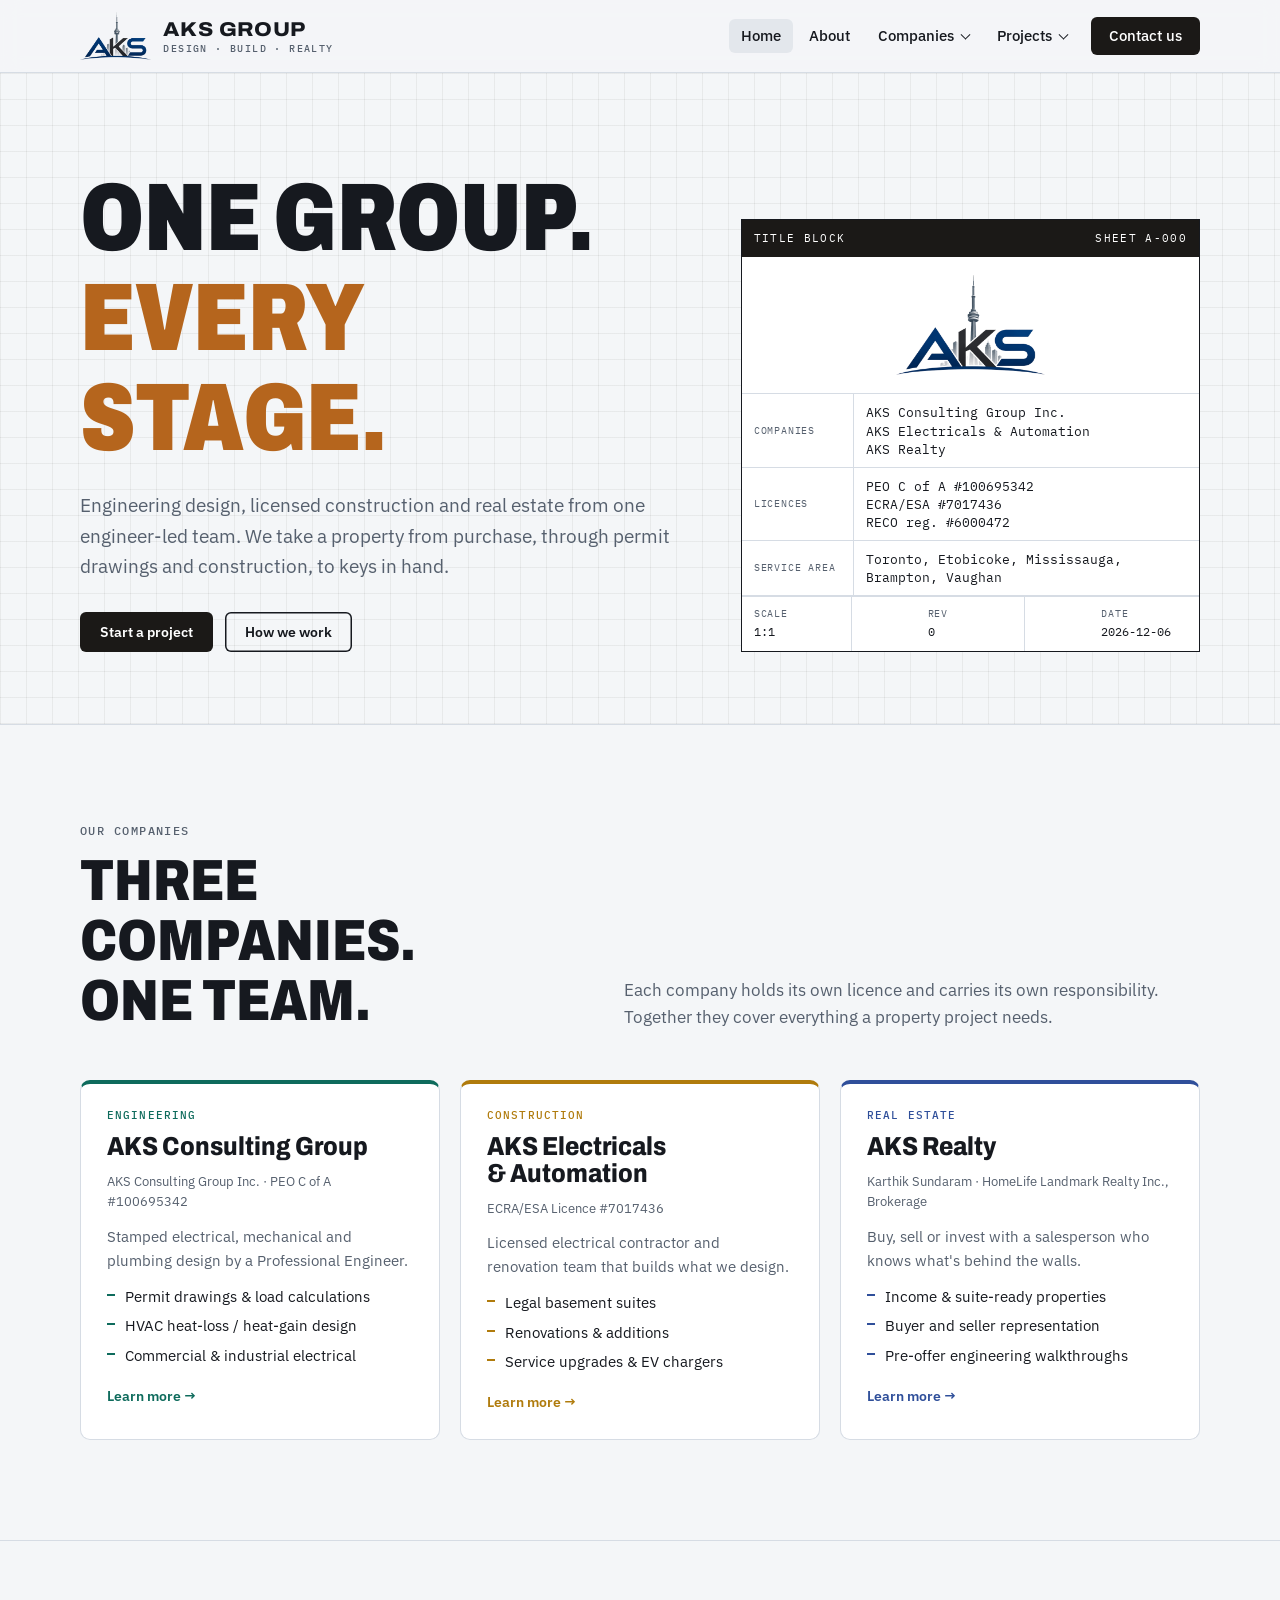
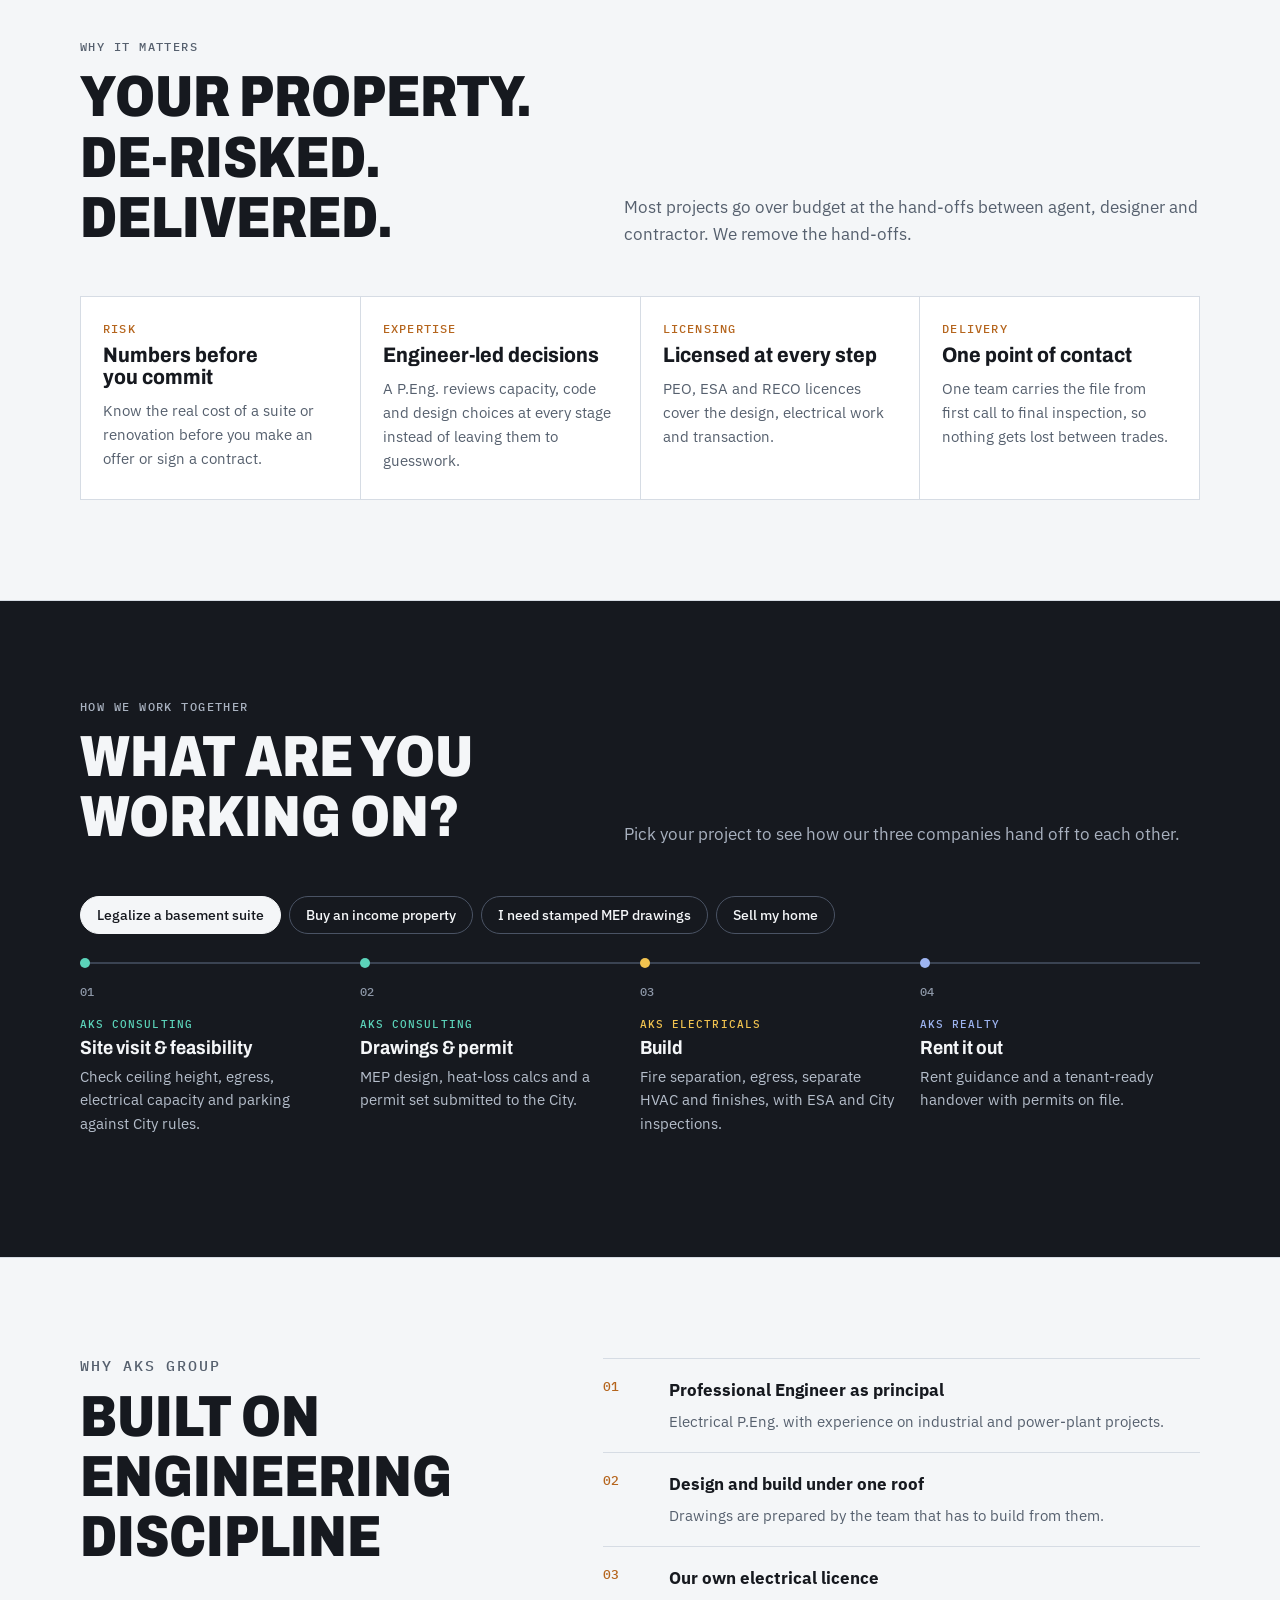
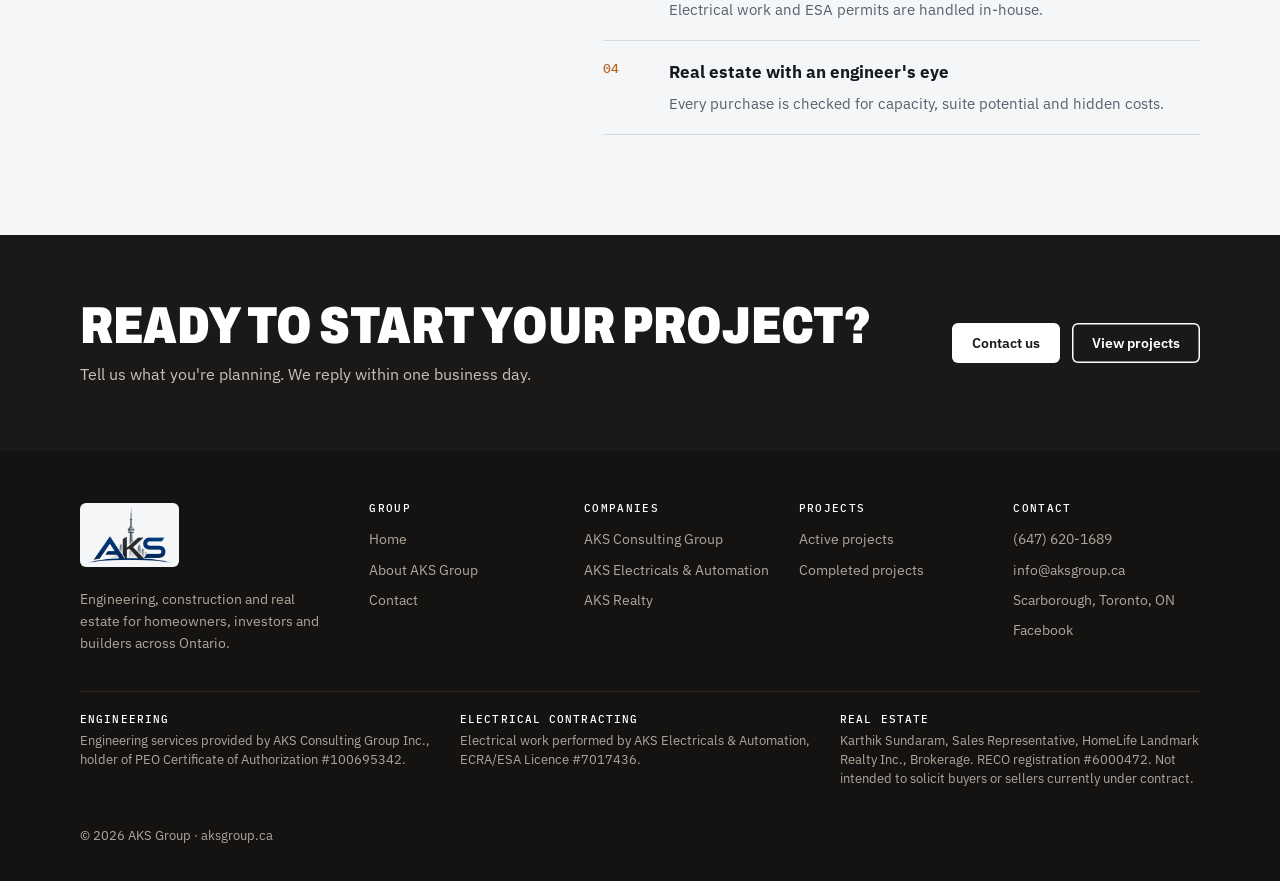
==== index.html @ 0932a62a "Add files via upload" ====
<!doctype html>
<html lang="en-CA">
<head>
<meta charset="utf-8">
<meta name="viewport" content="width=device-width, initial-scale=1, viewport-fit=cover">
<title>AKS Group | Engineering, Construction & Real Estate in Toronto</title>
<meta name="description" content="AKS Group, Toronto: P.Eng. MEP engineering design, licensed electrical contracting, legal basement suites and renovations, and real estate services in Etobicoke and the GTA.">
<link rel="canonical" href="https://www.aksgroup.ca/">
<meta property="og:title" content="AKS Group | Engineering, Construction & Real Estate in Toronto">
<meta property="og:description" content="AKS Group, Toronto: P.Eng. MEP engineering design, licensed electrical contracting, legal basement suites and renovations, and real estate services in Etobicoke and the GTA.">
<meta property="og:url" content="https://www.aksgroup.ca/">
<meta property="og:image" content="https://www.aksgroup.ca/logo.png">
<link rel="icon" type="image/png" href="icon.png">
<link rel="apple-touch-icon" href="icon.png">
<link rel="preconnect" href="https://fonts.googleapis.com">
<link rel="preconnect" href="https://fonts.gstatic.com" crossorigin>
<link rel="stylesheet" href="https://fonts.googleapis.com/css2?family=Archivo:wdth,wght@62..125,400..900&family=IBM+Plex+Sans:wght@400;500;600&family=IBM+Plex+Mono:wght@400;500&display=swap">
<link rel="stylesheet" href="styles.css">
</head>
<body>
<header class="top" id="hdr">
  <div class="wrap">
    <a class="brand" href="index.html" aria-label="AKS Group home">
      <span class="logo"><img src="logo.png" alt="AKS Group logo" width="72" height="48"></span>
      <div><b>AKS GROUP</b><small>DESIGN · BUILD · REALTY</small></div>
    </a>
    <button class="menu-btn" type="button" aria-expanded="false" aria-controls="nav">Menu</button>
    <nav class="main" id="nav" aria-label="Main">
      <a href="index.html" aria-current="page">Home</a>
      <a href="about.html">About</a>
      <div class="dd"><button type="button">Companies</button>
        <div class="panel">
          <a href="engineering.html"><b>AKS Consulting Group Inc.</b><span>MEP engineering design</span></a>
          <a href="electrical.html"><b>AKS Electricals &amp; Automation</b><span>Electrical contracting &amp; construction</span></a>
          <a href="realty.html"><b>AKS Realty</b><span>Buying, selling &amp; investing</span></a>
        </div>
      </div>
      <div class="dd"><button type="button">Projects</button>
        <div class="panel">
          <a href="projects.html#active"><b>Active projects</b><span>Currently in design or construction</span></a>
          <a href="projects.html#completed"><b>Completed projects</b><span>Delivered and closed out</span></a>
        </div>
      </div>
      <a class="btn" href="contact.html">Contact us</a>
    </nav>
  </div>
</header>
<main>
<section class="hero"><div class="wrap">
  <div>
    <h1>One group.<br><em>Every stage.</em></h1>
    <p class="lede">Engineering design, licensed construction and real estate from one engineer-led team. We take a property from purchase, through permit drawings and construction, to keys in hand.</p>
    <div class="ctas"><a class="btn" href="contact.html">Start a project</a><a class="btn line" href="#how">How we work</a></div>
  </div>
  <div class="titleblock" aria-label="Group credentials">
    <div class="tbhead"><span>Title block</span><span>Sheet A-000</span></div>
    <div class="tb-logo"><img src="logo.png" alt="AKS Group" width="180" height="121"></div>
    <div class="row"><div class="k">Companies</div><div class="v">AKS Consulting Group Inc.<br>AKS Electricals &amp; Automation<br>AKS Realty</div></div>
    <div class="row"><div class="k">Licences</div><div class="v">PEO C of A #100695342<br>ECRA/ESA #7017436<br>RECO reg. #6000472</div></div>
    <div class="row"><div class="k">Service area</div><div class="v">Toronto, Etobicoke, Mississauga, Brampton, Vaughan</div></div>
    <div class="split"><div><small>Scale</small>1:1</div><div><small>Rev</small>0</div><div><small>Date</small><span id="tb-date"></span></div></div>
  </div>
</div></section>

<section class="sec"><div class="wrap">
  <div class="sec-head"><div><span class="eyebrow">Our companies</span><h2>Three companies. One team.</h2></div>
  <p>Each company holds its own licence and carries its own responsibility. Together they cover everything a property project needs.</p></div>
  <div class="cos">
    <article class="co-card c-eng"><span class="tag">Engineering</span><h3>AKS Consulting Group</h3><span class="legal">AKS Consulting Group Inc. · PEO C of A #100695342</span>
      <p>Stamped electrical, mechanical and plumbing design by a Professional Engineer.</p>
      <ul><li>Permit drawings &amp; load calculations</li><li>HVAC heat-loss / heat-gain design</li><li>Commercial &amp; industrial electrical</li></ul>
      <a class="more" href="engineering.html">Learn more →</a></article>
    <article class="co-card c-elec"><span class="tag">Construction</span><h3>AKS Electricals &amp; Automation</h3><span class="legal">ECRA/ESA Licence #7017436</span>
      <p>Licensed electrical contractor and renovation team that builds what we design.</p>
      <ul><li>Legal basement suites</li><li>Renovations &amp; additions</li><li>Service upgrades &amp; EV chargers</li></ul>
      <a class="more" href="electrical.html">Learn more →</a></article>
    <article class="co-card c-realty"><span class="tag">Real estate</span><h3>AKS Realty</h3><span class="legal">Karthik Sundaram · HomeLife Landmark Realty Inc., Brokerage</span>
      <p>Buy, sell or invest with a salesperson who knows what's behind the walls.</p>
      <ul><li>Income &amp; suite-ready properties</li><li>Buyer and seller representation</li><li>Pre-offer engineering walkthroughs</li></ul>
      <a class="more" href="realty.html">Learn more →</a></article>
  </div>
</div></section>

<section class="sec"><div class="wrap">
  <div class="sec-head"><div><span class="eyebrow">Why it matters</span><h2>Your property. De-risked. Delivered.</h2></div>
  <p>Most projects go over budget at the hand-offs between agent, designer and contractor. We remove the hand-offs.</p></div>
  <div class="pillars">
    <div><i>RISK</i><h3>Numbers before you commit</h3><p>Know the real cost of a suite or renovation before you make an offer or sign a contract.</p></div>
    <div><i>EXPERTISE</i><h3>Engineer-led decisions</h3><p>A P.Eng. reviews capacity, code and design choices at every stage instead of leaving them to guesswork.</p></div>
    <div><i>LICENSING</i><h3>Licensed at every step</h3><p>PEO, ESA and RECO licences cover the design, electrical work and transaction.</p></div>
    <div><i>DELIVERY</i><h3>One point of contact</h3><p>One team carries the file from first call to final inspection, so nothing gets lost between trades.</p></div>
  </div>
</div></section>

<section class="sec dark" id="how"><div class="wrap">
  <div class="sec-head"><div><span class="eyebrow">How we work together</span><h2>What are you working on?</h2></div>
  <p>Pick your project to see how our three companies hand off to each other.</p></div>
  <div class="tabs" role="tablist" aria-label="Project type">
    <button role="tab" id="t-suite" aria-selected="true" data-k="suite">Legalize a basement suite</button>
    <button role="tab" id="t-invest" aria-selected="false" data-k="invest">Buy an income property</button>
    <button role="tab" id="t-mep" aria-selected="false" data-k="mep">I need stamped MEP drawings</button>
    <button role="tab" id="t-sell" aria-selected="false" data-k="sell">Sell my home</button>
  </div>
  <ol class="steps" id="steps" role="tabpanel" aria-live="polite"></ol>
</div></section>

<section class="sec"><div class="wrap why">
  <div><span class="eyebrow">Why AKS Group</span><h2>Built on engineering discipline</h2></div>
  <ol>
    <li><b>Professional Engineer as principal</b><span>Electrical P.Eng. with experience on industrial and power-plant projects.</span></li>
    <li><b>Design and build under one roof</b><span>Drawings are prepared by the team that has to build from them.</span></li>
    <li><b>Our own electrical licence</b><span>Electrical work and ESA permits are handled in-house.</span></li>
    <li><b>Real estate with an engineer's eye</b><span>Every purchase is checked for capacity, suite potential and hidden costs.</span></li>
  </ol>
</div></section>
<section class="cta"><div class="wrap">
  <div><h2>Ready to start your project?</h2><p>Tell us what you're planning. We reply within one business day.</p></div>
  <div class="row"><a class="btn light" href="contact.html">Contact us</a><a class="btn line" href="projects.html">View projects</a></div>
</div></section></main>
<footer><div class="wrap">
  <div class="cols">
    <div class="fl"><img src="logo.png" alt="AKS Group" width="96" height="64"><p>Engineering, construction and real estate for homeowners, investors and builders across Ontario.</p></div>
    <div><h4>Group</h4><ul><li><a href="index.html">Home</a></li><li><a href="about.html">About AKS Group</a></li><li><a href="contact.html">Contact</a></li></ul></div>
    <div><h4>Companies</h4><ul><li><a href="engineering.html">AKS Consulting Group</a></li><li><a href="electrical.html">AKS Electricals &amp; Automation</a></li><li><a href="realty.html">AKS Realty</a></li></ul></div>
    <div><h4>Projects</h4><ul><li><a href="projects.html#active">Active projects</a></li><li><a href="projects.html#completed">Completed projects</a></li></ul></div>
    <div><h4>Contact</h4><ul><li>(647) 620-1689</li><li>info@aksgroup.ca</li><li>Scarborough, Toronto, ON</li><li><a href="https://www.facebook.com/Keenkarthik.Sundaram" target="_blank" rel="noopener">Facebook</a></li></ul></div>
  </div>
  <div class="legal">
    <div><b>Engineering</b>Engineering services provided by AKS Consulting Group Inc., holder of PEO Certificate of Authorization #100695342.</div>
    <div><b>Electrical contracting</b>Electrical work performed by AKS Electricals &amp; Automation, ECRA/ESA Licence #7017436.</div>
    <div><b>Real estate</b>Karthik Sundaram, Sales Representative, HomeLife Landmark Realty Inc., Brokerage. RECO registration #6000472. Not intended to solicit buyers or sellers currently under contract.</div>
  </div>
  <div class="base"><span>© <span class="js-year">2026</span> AKS Group · aksgroup.ca</span></div>
</div></footer>
<script>
const PATHS={
 suite:[["e","AKS Consulting","Site visit & feasibility","Check ceiling height, egress, electrical capacity and parking against City rules."],["e","AKS Consulting","Drawings & permit","MEP design, heat-loss calcs and a permit set submitted to the City."],["b","AKS Electricals","Build","Fire separation, egress, separate HVAC and finishes, with ESA and City inspections."],["r","AKS Realty","Rent it out","Rent guidance and a tenant-ready handover with permits on file."]],
 invest:[["r","AKS Realty","Find the property","Shortlist homes with realistic second-unit potential in your budget."],["e","AKS Consulting","Pre-offer check","Walkthrough of service size, HVAC and layout, with a cost-to-legalize range."],["r","AKS Realty","Offer & close","Negotiate with the renovation numbers already in hand."],["b","AKS Electricals","Legalize & lease","Permit, build and inspect the suite, then lease it."]],
 mep:[["e","AKS Consulting","Scope & fee","Send your architectural set. You get a fixed fee and a schedule."],["e","AKS Consulting","Design & calcs","Electrical, mechanical and plumbing design coordinated with your drawings."],["e","AKS Consulting","Sealed drawings","Stamped drawings and calculations ready for permit submission."],["b","AKS Electricals","Build it (optional)","Our own crew can carry out the electrical scope."]],
 sell:[["r","AKS Realty","Pricing","Comparative market analysis and a clear pricing plan."],["b","AKS Electricals","Pre-listing fixes","Our crew handles repairs and updates that pay back on sale."],["e","AKS Consulting","Document the value","Permits, suite approvals and upgrade records packaged for buyers."],["r","AKS Realty","List & negotiate","Marketing, showings and offer negotiation."]]
};
/* Replace these example entries with real projects and photos. */
const PROJECTS=[
 {s:"active",co:"Construction",t:"Legal basement suite",loc:"Etobicoke",d:"Two-bedroom second unit: permit drawings, fire separation, separate HVAC and ESA inspections."},
 {s:"active",co:"Engineering",t:"Service upgrade & EV charging",loc:"Mississauga",d:"Load calculation, 200 A service upgrade design and load-managed EV charger."},
 {s:"completed",co:"Engineering",t:"Commercial fit-out MEP",loc:"Toronto",d:"Electrical, HVAC and plumbing drawings for a tenant fit-out permit."},
 {s:"completed",co:"Real estate",t:"Income property purchase",loc:"Brampton",d:"Purchase screened for suite potential, then legalized by our construction team."},
 {s:"completed",co:"Construction",t:"Main-floor renovation",loc:"Etobicoke",d:"Kitchen, lighting and panel upgrade, designed and built by one team."},
 {s:"active",co:"Real estate",t:"Detached home listing",loc:"Vaughan",d:"Pre-listing repairs and suite documentation packaged for buyers."}
];
function card(p){return `<article class="pcard" data-s="${p.s}"><div class="ph">EXAMPLE ENTRY<br>Add project photo</div><div class="body"><div class="meta"><span class="chip ${p.s==='active'?'st-active':'st-done'}">${p.s==='active'?'Active':'Completed'}</span><span class="chip">${p.co}</span><span class="chip">${p.loc}</span></div><h3>${p.t}</h3><p>${p.d}</p></div></article>`}
function renderProjects(root){
 root.querySelectorAll('.proj[data-limit]').forEach(el=>{el.innerHTML=PROJECTS.slice(0,+el.dataset.limit).map(card).join('')});
 const all=root.querySelector('#proj-all'); if(all) all.innerHTML=PROJECTS.map(card).join('');
}
function filterProjects(f){
 document.querySelectorAll('.filters button').forEach(b=>b.setAttribute('aria-pressed',b.dataset.f===f));
 document.querySelectorAll('#proj-all .pcard').forEach(c=>c.hidden=!(f==='all'||c.dataset.s===f));
}
(function(){
 const d=new Date(), pad=n=>String(n).padStart(2,'0');
 const iso=`${d.getFullYear()}-${pad(d.getMonth()+1)}-${pad(d.getDate())}`;
 document.querySelectorAll('#tb-date').forEach(el=>el.textContent=iso);
 document.querySelectorAll('.js-year').forEach(el=>el.textContent=d.getFullYear());
})();
document.addEventListener('click',e=>{
 const t=e.target.closest('.tabs button'); if(t) showPath(t.dataset.k);
 const f=e.target.closest('.filters button'); if(f) filterProjects(f.dataset.f);
 const m=e.target.closest('.menu-btn'); if(m){const h=document.getElementById('hdr');const o=h.classList.toggle('open');m.setAttribute('aria-expanded',o)}
 else if(e.target.closest('nav.main a')){document.getElementById('hdr').classList.remove('open')}
});
function showPath(k){
 const steps=document.getElementById('steps'); if(!steps) return;
 document.querySelectorAll('.tabs button').forEach(t=>t.setAttribute('aria-selected',t.dataset.k===k));
 steps.setAttribute('aria-labelledby','t-'+k);
 steps.innerHTML=PATHS[k].map(([c,w,h,p])=>`<li class="${c}"><span class="who">${w}</span><h4>${h}</h4><p>${p}</p></li>`).join('');
}

renderProjects(document); showPath('suite');
if(document.getElementById('proj-all')){const h=location.hash.slice(1);filterProjects(h==='active'||h==='completed'?h:'all');window.addEventListener('hashchange',()=>{const x=location.hash.slice(1);filterProjects(x==='active'||x==='completed'?x:'all')})}
</script>
</body>
</html>
---- styles.css ----
:root{
  --paper:#F4F6F8; --surface:#FFFFFF; --ink:#16191F; --muted:#56606E; --line:#D6DCE4;
  --navy:#B5651D; --navy-deep:#1B1917; --steel:#6B7686;
  --eng:#0E6B5C; --elec:#B07B0C; --realty:#2F4F9A;
  --fill:#FFF1B8; --fill-ink:#6B5200; --on-navy:#FFFFFF;
  --grid:rgba(27,25,23,.06);
  --display:"Archivo","Arial Narrow",Arial,sans-serif;
  --body:"IBM Plex Sans",system-ui,-apple-system,"Segoe UI",sans-serif;
  --mono:"IBM Plex Mono",ui-monospace,Menlo,Consolas,monospace;
  --wrap:1200px; --logo-bg:transparent; --logo-pad:0;
}
@media (prefers-color-scheme:dark){:root:not([data-theme="light"]){color-scheme:dark;
  --paper:#0D1117; --surface:#151B24; --ink:#E6EAF0; --muted:#9AA5B4; --line:#273142;
  --navy:#E0954B; --navy-deep:#0B0A09; --steel:#9AA5B4; --eng:#46C4AA; --elec:#E6B43E; --realty:#8FA8EC;
  --fill:#4A3D0B; --fill-ink:#FFE38A; --logo-bg:#F4F6F8; --logo-pad:3px 6px; --grid:rgba(230,236,235,.05);}}
:root[data-theme="dark"]{color-scheme:dark;
  --paper:#0D1117; --surface:#151B24; --ink:#E6EAF0; --muted:#9AA5B4; --line:#273142;
  --navy:#E0954B; --navy-deep:#0B0A09; --steel:#9AA5B4; --eng:#46C4AA; --elec:#E6B43E; --realty:#8FA8EC;
  --fill:#4A3D0B; --fill-ink:#FFE38A; --logo-bg:#F4F6F8; --logo-pad:3px 6px; --grid:rgba(230,236,235,.05);}
*{box-sizing:border-box}
html{scroll-behavior:smooth}
@media (prefers-reduced-motion:reduce){html{scroll-behavior:auto}*{transition:none!important}}
body{margin:0;background:var(--paper);color:var(--ink);font:16px/1.6 var(--body);-webkit-font-smoothing:antialiased}
img{max-width:100%}
a{color:inherit}
:focus-visible{outline:2px solid var(--navy);outline-offset:3px}
.wrap{max-width:var(--wrap);margin-inline:auto;padding-inline:clamp(16px,4vw,40px)}
h1,h2,h3,h4{font-family:var(--display);line-height:1.04;margin:0;text-wrap:balance}
p{margin:0}
.eyebrow{font:500 12px/1 var(--mono);letter-spacing:.12em;text-transform:uppercase;color:var(--muted);margin-bottom:14px;display:block}
.fill{font-family:var(--mono);font-size:.86em;background:var(--fill);color:var(--fill-ink);padding:0 .35em;border-radius:3px;border-bottom:1px dashed currentColor}
.btn{display:inline-flex;align-items:center;gap:8px;border:0;cursor:pointer;text-decoration:none;font:600 14px/1 var(--body);padding:13px 20px;border-radius:6px;background:var(--navy-deep);color:#fff;transition:background .15s}
.btn:hover{background:var(--navy)}
.btn.light{background:#fff;color:var(--navy-deep)}
.btn.light:hover{background:#F0E2D1}
.btn.line{background:transparent;color:inherit;box-shadow:inset 0 0 0 1.5px currentColor}
.btn.line:hover{background:rgba(127,140,160,.14)}
.more{font-weight:600;font-size:14px;text-decoration:none;color:var(--navy);display:inline-flex;gap:6px;align-items:center}
.more:hover{text-decoration:underline}

/* header */
header.top{position:sticky;top:env(safe-area-inset-top,0px);z-index:20;background:color-mix(in srgb,var(--paper) 90%,transparent);backdrop-filter:blur(10px);border-bottom:1px solid var(--line)}
.top .wrap{display:flex;align-items:center;justify-content:space-between;gap:16px;min-height:72px}
.brand{display:flex;align-items:center;gap:12px;text-decoration:none}
.brand .logo{display:block;background:var(--logo-bg);border-radius:6px;padding:var(--logo-pad)}
.brand .logo img{display:block;height:48px;width:auto}
.brand b{font:800 20px/1 var(--display);font-stretch:110%;letter-spacing:.03em;display:block}
.brand small{display:block;font:500 10px/1 var(--mono);letter-spacing:.14em;color:var(--muted);margin-top:5px}
nav.main{display:flex;align-items:center;gap:4px}
nav.main > a, .dd > button{font:500 14.5px/1 var(--body);color:var(--ink);text-decoration:none;padding:10px 12px;border-radius:6px;background:none;border:0;cursor:pointer}
nav.main > a:hover,.dd > button:hover,nav.main a[aria-current="page"]{background:rgba(127,140,160,.14)}
nav.main > a.btn{background:var(--navy-deep);color:#fff;margin-left:8px;padding:12px 18px}
.dd{position:relative}
.dd > button::after{content:"";display:inline-block;width:6px;height:6px;border-right:1.5px solid currentColor;border-bottom:1.5px solid currentColor;transform:rotate(45deg) translate(-2px,-2px);margin-left:8px}
.dd .panel{position:absolute;top:100%;left:0;min-width:290px;background:var(--surface);border:1px solid var(--line);border-radius:8px;box-shadow:0 14px 34px rgba(10,20,40,.14);padding:8px;display:none}
.dd:hover .panel,.dd:focus-within .panel{display:grid}
.dd .panel a{display:grid;gap:2px;text-decoration:none;padding:10px 12px;border-radius:6px}
.dd .panel a:hover{background:var(--paper)}
.dd .panel b{font-size:14.5px}
.dd .panel span{font-size:12.5px;color:var(--muted)}
.menu-btn{display:none;background:none;border:1.5px solid var(--line);border-radius:6px;padding:9px 12px;font:600 14px/1 var(--body);color:var(--ink);cursor:pointer}
@media (max-width:960px){
  .menu-btn{display:block}
  nav.main{display:none;position:absolute;left:0;right:0;top:100%;background:var(--surface);border-bottom:1px solid var(--line);flex-direction:column;align-items:stretch;padding:8px 16px 18px}
  header.top.open nav.main{display:flex}
  .dd .panel{position:static;display:grid;box-shadow:none;border:0;padding:0 0 0 12px;min-width:0}
  .dd > button{pointer-events:none;color:var(--muted);font-size:12px;text-transform:uppercase;letter-spacing:.1em;padding-top:14px}
  .dd > button::after{display:none}
  nav.main > a.btn{margin:10px 0 0;justify-content:center}
}
@media (max-width:420px){.brand > div{display:none}}

/* hero — blueprint / title-block, not a navy corporate banner */
.hero{background-color:var(--paper);background-image:linear-gradient(var(--grid) 1px,transparent 1px),linear-gradient(90deg,var(--grid) 1px,transparent 1px);background-size:26px 26px;border-bottom:1px solid var(--line)}
.hero .wrap{display:grid;grid-template-columns:1.3fr 1fr;gap:clamp(28px,5vw,64px);align-items:end;padding-block:clamp(48px,8vw,96px) clamp(40px,6vw,72px)}
.hero .eyebrow{color:var(--muted)}
.hero h1{font-size:clamp(44px,7.6vw,96px);font-weight:900;font-stretch:78%;text-transform:uppercase;letter-spacing:-.005em;color:var(--ink)}
.hero h1 em{font-style:normal;color:var(--navy)}
.hero .lede{font-size:clamp(17px,1.6vw,19px);color:var(--muted);max-width:54ch;margin-top:22px}
.hero .ctas{display:flex;flex-wrap:wrap;gap:12px;margin-top:30px}
.hero .ctas .btn.line{color:var(--ink)}
.titleblock{background:var(--surface);border:1.5px solid var(--ink);font-family:var(--mono);font-size:12px}
.titleblock .tbhead{display:flex;justify-content:space-between;align-items:center;padding:10px 12px;background:var(--navy-deep);color:#fff;letter-spacing:.12em;font-size:11px;text-transform:uppercase}
.titleblock .tb-logo{display:flex;justify-content:center;padding:18px 12px;border-bottom:1px solid var(--line);background:#fff}
.titleblock .tb-logo img{height:100px;width:auto}
.titleblock .row{display:grid;grid-template-columns:112px 1fr;border-bottom:1px solid var(--line)}
.titleblock .row:last-of-type{border-bottom:0}
.titleblock .k{padding:9px 12px;color:var(--muted);letter-spacing:.08em;text-transform:uppercase;border-right:1px solid var(--line);font-size:10px;display:flex;align-items:center}
.titleblock .v{padding:9px 12px;font-size:12.5px;line-height:1.45;color:var(--ink)}
.titleblock .split{display:grid;grid-template-columns:repeat(3,1fr);border-top:1px solid var(--line)}
.titleblock .split div{padding:9px 12px;border-right:1px solid var(--line)}
.titleblock .split div:last-child{border-right:0}
.titleblock .split small{display:block;color:var(--muted);font-size:10px;letter-spacing:.08em;text-transform:uppercase}
@media (max-width:900px){.hero .wrap{grid-template-columns:1fr;align-items:start}}

.pagehead{background-color:var(--paper);background-image:linear-gradient(var(--grid) 1px,transparent 1px),linear-gradient(90deg,var(--grid) 1px,transparent 1px);background-size:26px 26px;border-bottom:1px solid var(--line)}
.pagehead .wrap{padding-block:clamp(44px,7vw,80px)}
.pagehead .eyebrow{color:var(--muted)}
.pagehead h1{font-size:clamp(36px,6vw,68px);font-weight:900;font-stretch:80%;text-transform:uppercase;color:var(--ink)}
.pagehead p{color:var(--muted);font-size:18px;max-width:62ch;margin-top:18px}
.pagehead .lic{display:inline-block;margin-top:22px;font:500 12px/1.4 var(--mono);letter-spacing:.06em;padding:8px 12px;border:1px solid var(--ink);border-radius:4px;color:var(--ink)}
.pagehead .co{display:inline-block;width:12px;height:12px;border-radius:2px;margin-right:10px;vertical-align:middle}

/* stats */
.stats{background:var(--surface);border-bottom:1px solid var(--line)}
.stats .wrap{display:grid;grid-template-columns:repeat(4,1fr)}
.stat{padding:30px 20px;border-right:1px solid var(--line)}
.stat:first-child{padding-left:0}
.stat:last-child{border-right:0}
.stat b{display:block;font:900 clamp(34px,4vw,48px)/1 var(--display);font-stretch:80%;color:var(--navy);font-variant-numeric:tabular-nums}
.stat span{display:block;margin-top:8px;font-size:14px;color:var(--muted)}
@media (max-width:760px){.stats .wrap{grid-template-columns:1fr 1fr}.stat{padding:22px 14px}.stat:nth-child(2){border-right:0}.stat:nth-child(-n+2){border-bottom:1px solid var(--line)}.stat:nth-child(3){padding-left:0}}

/* sections */
.sec{padding-block:clamp(56px,8vw,100px)}
.sec + .sec{border-top:1px solid var(--line)}
.sec-head{display:grid;grid-template-columns:1fr 1.2fr;gap:clamp(20px,5vw,64px);align-items:end;margin-bottom:clamp(30px,4vw,48px)}
.sec h2{font-size:clamp(34px,4.8vw,58px);font-weight:850;font-stretch:82%;text-transform:uppercase}
.sec-head p{font-size:17px;color:var(--muted);max-width:60ch}
@media (max-width:820px){.sec-head{grid-template-columns:1fr}}

.cos{display:grid;grid-template-columns:repeat(3,1fr);gap:20px}
.co-card{background:var(--surface);border:1px solid var(--line);border-radius:10px;padding:26px;display:grid;gap:12px;align-content:start;border-top:4px solid var(--c)}
.co-card .tag{font:500 11px/1 var(--mono);letter-spacing:.1em;text-transform:uppercase;color:var(--c)}
.co-card h3{font-size:26px;font-weight:800;font-stretch:88%}
.co-card .legal{font-size:13px;color:var(--muted)}
.co-card p{color:var(--muted);font-size:15px}
.co-card ul{margin:0;padding:0;list-style:none;display:grid;gap:6px;font-size:14.5px}
.co-card li{padding-left:18px;position:relative}
.co-card li::before{content:"";position:absolute;left:0;top:.62em;width:8px;height:2px;background:var(--c)}
.co-card .more{color:var(--c);margin-top:6px}
.c-eng{--c:var(--eng)} .c-elec{--c:var(--elec)} .c-realty{--c:var(--realty)}
@media (max-width:900px){.cos{grid-template-columns:1fr}}

.pillars{display:grid;grid-template-columns:repeat(4,1fr);gap:1px;background:var(--line);border:1px solid var(--line)}
.pillars div{background:var(--surface);padding:26px 22px;display:grid;gap:10px;align-content:start}
.pillars h3{font-size:21px;font-weight:750;font-stretch:90%}
.pillars p{font-size:15px;color:var(--muted)}
.pillars i{font:normal 500 12px/1 var(--mono);color:var(--navy);letter-spacing:.1em}
@media (max-width:980px){.pillars{grid-template-columns:1fr 1fr}}
@media (max-width:560px){.pillars{grid-template-columns:1fr}}

.why{display:grid;grid-template-columns:1fr 1.3fr;gap:clamp(24px,5vw,72px)}
.why ol{list-style:none;margin:0;padding:0;display:grid;counter-reset:w}
.why li{display:grid;grid-template-columns:52px 1fr;gap:6px 14px;padding:18px 0;border-bottom:1px solid var(--line)}
.why li:first-child{border-top:1px solid var(--line)}
.why li::before{counter-increment:w;content:counter(w,decimal-leading-zero);font:500 13px/1.5 var(--mono);color:var(--navy);grid-row:span 2}
.why b{font-size:17px}
.why span{color:var(--muted);font-size:15px}
@media (max-width:820px){.why{grid-template-columns:1fr}}

/* path chooser */
.dark{background:#16191F;color:#F4F6F8}
.dark .sec-head p,.dark .eyebrow{color:#A8B1BF}
.tabs{display:flex;flex-wrap:wrap;gap:8px;margin-bottom:28px}
.tabs button{font:500 14px/1 var(--body);padding:11px 16px;border-radius:999px;border:1.5px solid #4A5364;background:transparent;color:inherit;cursor:pointer}
.tabs button[aria-selected="true"]{background:#F4F6F8;color:#16191F;border-color:#F4F6F8}
.steps{display:grid;grid-template-columns:repeat(auto-fit,minmax(200px,1fr));list-style:none;margin:0;padding:0;counter-reset:s}
.steps li{position:relative;padding:22px 20px 22px 0;border-top:2px solid #3A4352}
.steps li::before{counter-increment:s;content:counter(s,decimal-leading-zero);display:block;font:500 12px/1 var(--mono);color:#8E98A8;margin-bottom:12px}
.steps li::after{content:"";position:absolute;top:-6px;left:0;width:10px;height:10px;border-radius:50%;background:var(--c)}
.steps .who{display:inline-block;font:500 10.5px/1 var(--mono);letter-spacing:.1em;text-transform:uppercase;color:var(--c);margin-bottom:8px}
.steps h4{margin:0 0 6px;font:700 19px/1.15 var(--display);font-stretch:90%}
.steps p{font-size:14.5px;color:#B5BECB}
.steps .e{--c:#5BD3B9} .steps .b{--c:#F0C24F} .steps .r{--c:#9DB4F0}

/* projects */
.filters{display:flex;flex-wrap:wrap;gap:8px;margin-bottom:24px}
.filters button{font:500 14px/1 var(--body);padding:10px 16px;border-radius:999px;border:1.5px solid var(--line);background:var(--surface);color:var(--ink);cursor:pointer}
.filters button[aria-pressed="true"]{background:var(--navy-deep);border-color:var(--navy-deep);color:#fff}
.proj{display:grid;grid-template-columns:repeat(3,1fr);gap:20px}
.pcard{background:var(--surface);border:1px solid var(--line);border-radius:10px;overflow:hidden;display:grid;grid-template-rows:auto 1fr}
.pcard .ph{aspect-ratio:4/3;max-width:100%;display:grid;place-items:center;text-align:center;padding:16px;background:repeating-linear-gradient(135deg,var(--paper) 0 10px,var(--surface) 10px 20px);color:var(--muted);font:500 12px/1.4 var(--mono);letter-spacing:.06em;border-bottom:1px solid var(--line)}
.pcard .body{padding:18px 20px 22px;display:grid;gap:8px;align-content:start}
.pcard .meta{display:flex;flex-wrap:wrap;gap:6px}
.chip{font:500 11px/1 var(--mono);letter-spacing:.06em;text-transform:uppercase;padding:5px 8px;border-radius:4px;background:var(--paper);color:var(--muted)}
.chip.st-active{background:color-mix(in srgb,var(--eng) 16%,transparent);color:var(--eng)}
.chip.st-done{background:color-mix(in srgb,var(--navy) 14%,transparent);color:var(--navy)}
.pcard h3{font-size:21px;font-weight:750;font-stretch:90%}
.pcard p{font-size:14.5px;color:var(--muted)}
@media (max-width:900px){.proj{grid-template-columns:1fr 1fr}}
@media (max-width:600px){.proj{grid-template-columns:1fr}}

/* testimonials */
.quotes{display:grid;grid-template-columns:repeat(3,1fr);gap:20px}
.quotes figure{margin:0;background:var(--surface);border:1px dashed var(--line);border-radius:10px;padding:24px;display:grid;gap:16px;align-content:space-between}
.quotes blockquote{margin:0;font-size:16.5px;line-height:1.55;color:var(--muted)}
.quotes figcaption{font-size:13.5px}
@media (max-width:900px){.quotes{grid-template-columns:1fr}}

/* cta band */
.cta{background:var(--navy-deep);color:#fff}
.cta .wrap{display:flex;flex-wrap:wrap;align-items:center;justify-content:space-between;gap:24px;padding-block:clamp(40px,6vw,64px)}
.cta h2{font-size:clamp(30px,4.4vw,52px);font-weight:900;font-stretch:80%;text-transform:uppercase;color:#fff}
.cta p{color:#C9C2B8;margin-top:8px}
.cta .row{display:flex;flex-wrap:wrap;gap:12px}
.cta .btn.light{color:var(--navy-deep)}
.cta .btn.line{color:#fff}

/* detail pages */
.svc{display:grid;grid-template-columns:repeat(3,1fr);gap:1px;background:var(--line);border:1px solid var(--line)}
.svc article{background:var(--surface);padding:26px 24px 28px;display:grid;align-content:start;gap:10px}
.svc .tag{font:500 11px/1 var(--mono);letter-spacing:.1em;text-transform:uppercase;color:var(--c)}
.svc h3{font-size:23px;font-weight:750;font-stretch:90%}
.svc p{color:var(--muted);font-size:15px}
.svc ul{margin:6px 0 0;padding:0;list-style:none;display:grid;gap:6px;font-size:14.5px}
.svc li{padding-left:18px;position:relative}
.svc li::before{content:"";position:absolute;left:0;top:.62em;width:8px;height:2px;background:var(--c)}
@media (max-width:980px){.svc{grid-template-columns:1fr 1fr}}
@media (max-width:640px){.svc{grid-template-columns:1fr}}
.split{display:grid;grid-template-columns:1fr 1fr;gap:clamp(24px,5vw,72px)}
.split p + p{margin-top:14px}
.split .lead{font-size:18px}
@media (max-width:820px){.split{grid-template-columns:1fr}}
.table{border:1px solid var(--line);background:var(--surface);border-radius:8px;overflow:hidden}
.table div{display:grid;grid-template-columns:1fr auto;gap:12px;padding:15px 18px;border-bottom:1px solid var(--line);align-items:center}
.table div:last-child{border-bottom:0}
.table strong{display:block;font-size:15px}
.table small{color:var(--muted);font-size:13px}
.table code{font:500 13px var(--mono);color:var(--navy)}
.process{list-style:none;margin:0;padding:0;display:grid;grid-template-columns:repeat(5,1fr);gap:0;counter-reset:p}
.process li{padding:18px 18px 18px 0;border-top:2px solid var(--line);position:relative}
.process li::before{counter-increment:p;content:counter(p,decimal-leading-zero);font:500 12px/1 var(--mono);color:var(--c);display:block;margin-bottom:10px}
.process li::after{content:"";position:absolute;top:-6px;left:0;width:10px;height:10px;border-radius:50%;background:var(--c)}
.process b{display:block;font:700 18px/1.2 var(--display);font-stretch:90%;margin-bottom:6px}
.process span{font-size:14px;color:var(--muted)}
@media (max-width:900px){.process{grid-template-columns:1fr 1fr}}
@media (max-width:520px){.process{grid-template-columns:1fr}}
.disclosure{margin-top:28px;padding:16px 18px;border-left:3px solid var(--c);background:var(--surface);font-size:14px;color:var(--muted)}

/* contact */
.contact{display:grid;grid-template-columns:1fr 1.25fr;gap:clamp(28px,5vw,72px)}
.contact dl{margin:0;display:grid;gap:18px}
.contact dt{font:500 11px/1 var(--mono);letter-spacing:.1em;text-transform:uppercase;color:var(--muted);margin-bottom:5px}
.contact dd{margin:0;font-size:17px}
form{background:var(--surface);border:1px solid var(--line);border-radius:10px;padding:clamp(20px,3vw,32px);display:grid;grid-template-columns:1fr 1fr;gap:16px}
form .full{grid-column:1/-1}
label{display:grid;gap:6px;font-size:13px;font-weight:600}
input,select,textarea{font:15px/1.4 var(--body);color:var(--ink);background:var(--paper);border:1px solid var(--line);border-radius:6px;padding:11px 12px;width:100%}
textarea{min-height:130px;resize:vertical}
input:focus,select:focus,textarea:focus{outline:2px solid var(--navy);outline-offset:0;border-color:transparent}
.sent{grid-column:1/-1;font-size:14px;padding:12px 14px;border-radius:6px;background:color-mix(in srgb,var(--eng) 14%,transparent)}
@media (max-width:820px){.contact{grid-template-columns:1fr}}
@media (max-width:520px){form{grid-template-columns:1fr}}

/* footer */
footer{background:#151311;color:#AFA79C;font-size:14px}
footer .wrap{padding-block:52px 36px;display:grid;gap:36px}
footer .cols{display:grid;grid-template-columns:1.4fr repeat(4,1fr);gap:28px}
footer .fl img{height:64px;width:auto;background:#F4F6F8;border-radius:6px;padding:4px 8px}
footer .fl p{margin-top:14px;max-width:32ch}
footer h4{font:500 11px/1 var(--mono);letter-spacing:.12em;text-transform:uppercase;color:#fff;margin-bottom:14px}
footer ul{list-style:none;margin:0;padding:0;display:grid;gap:8px}
footer a{text-decoration:none}
footer a:hover{color:#fff;text-decoration:underline}
footer .legal{border-top:1px solid #2C2823;padding-top:22px;display:grid;grid-template-columns:repeat(3,1fr);gap:20px;font-size:12.5px;line-height:1.55}
footer .legal b{display:block;color:#fff;font:500 11px/1 var(--mono);letter-spacing:.1em;text-transform:uppercase;margin-bottom:6px}
footer .base{display:flex;flex-wrap:wrap;justify-content:space-between;gap:12px;font-size:12.5px}
@media (max-width:900px){footer .cols{grid-template-columns:1fr 1fr}footer .fl{grid-column:1/-1}footer .legal{grid-template-columns:1fr}}
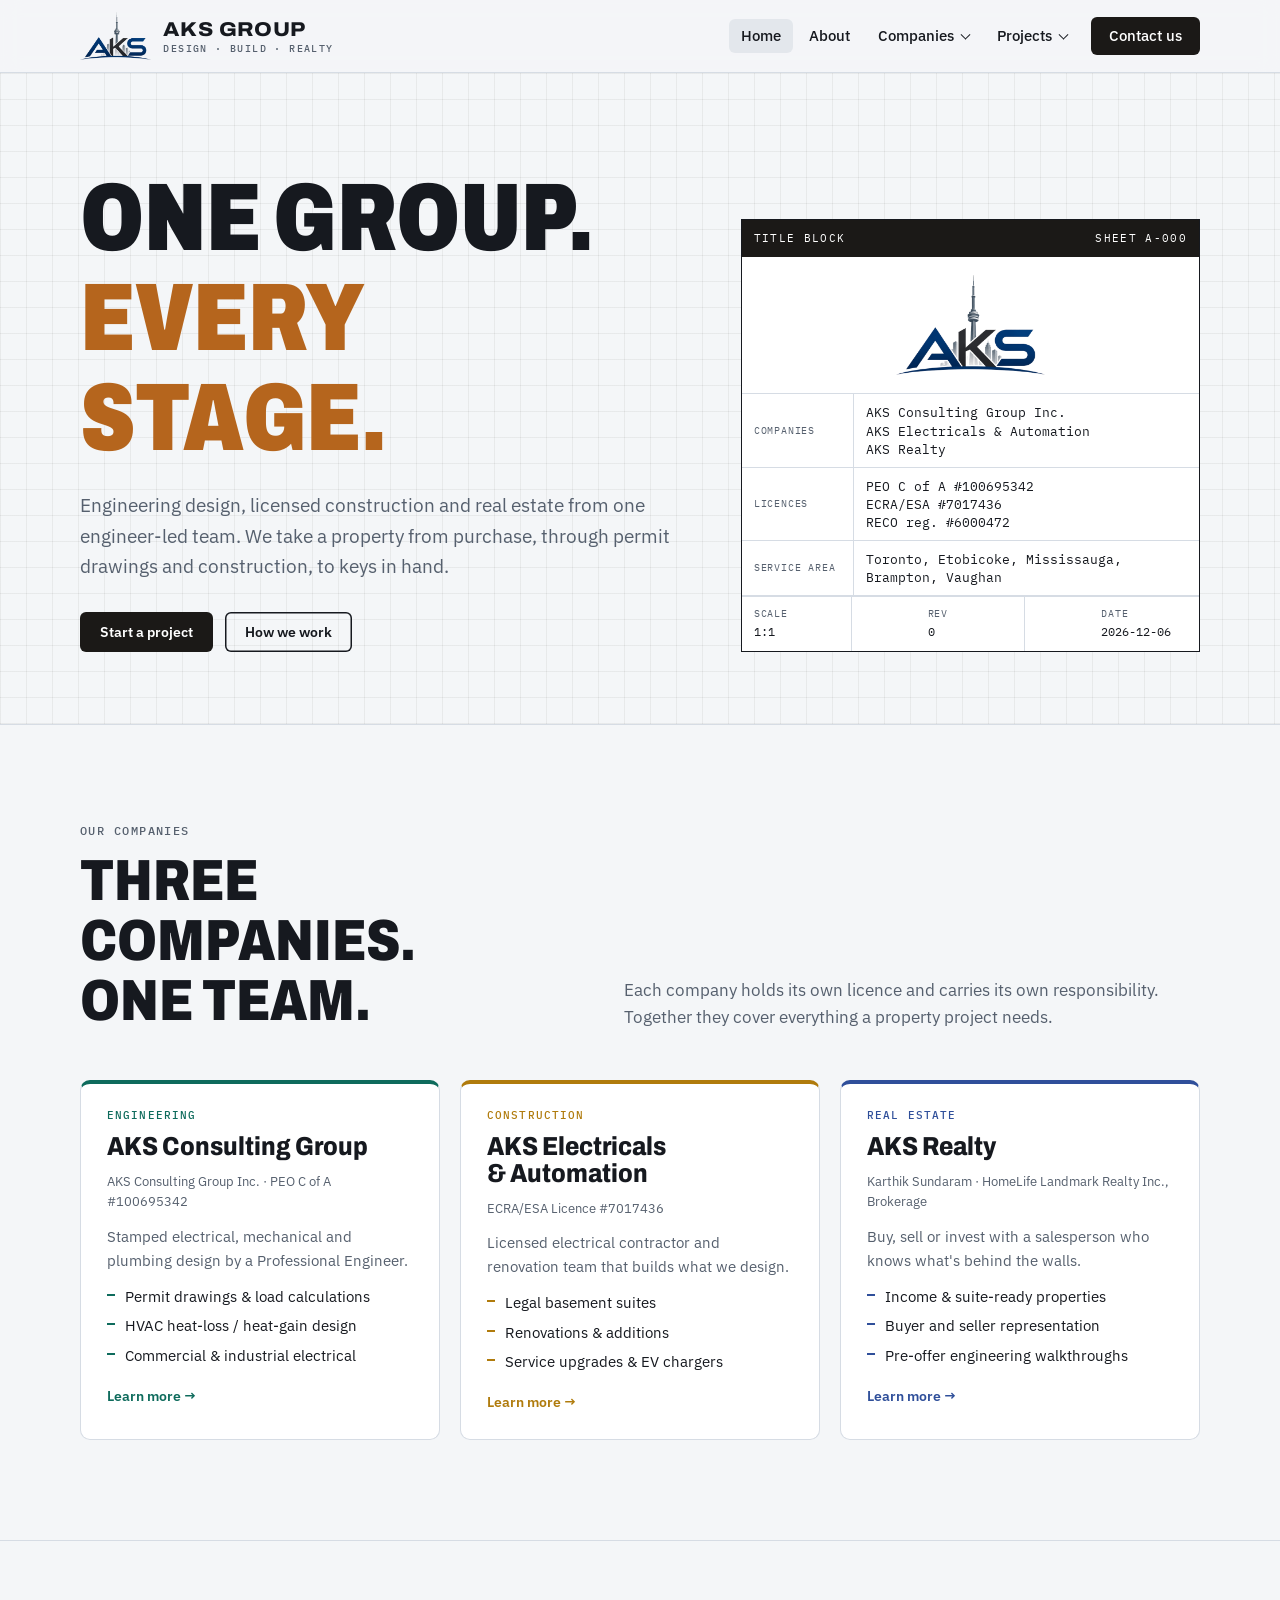
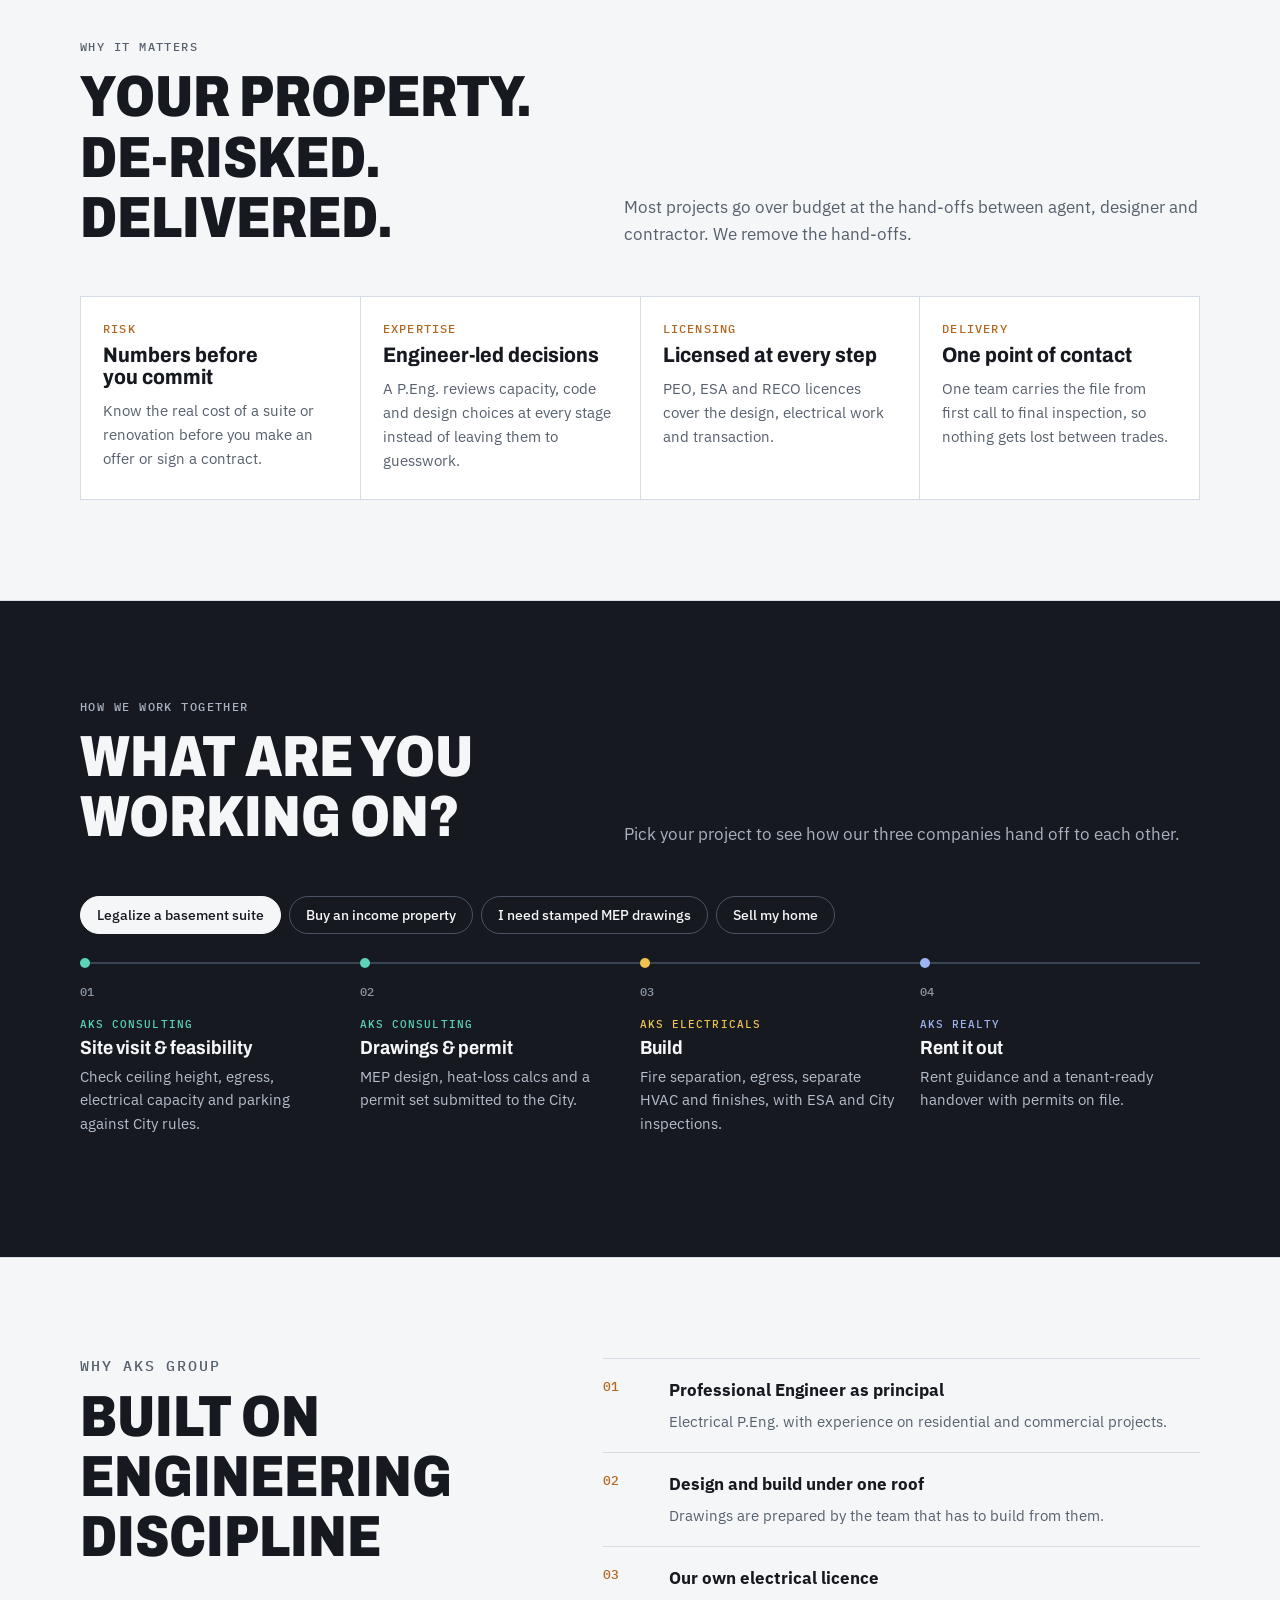
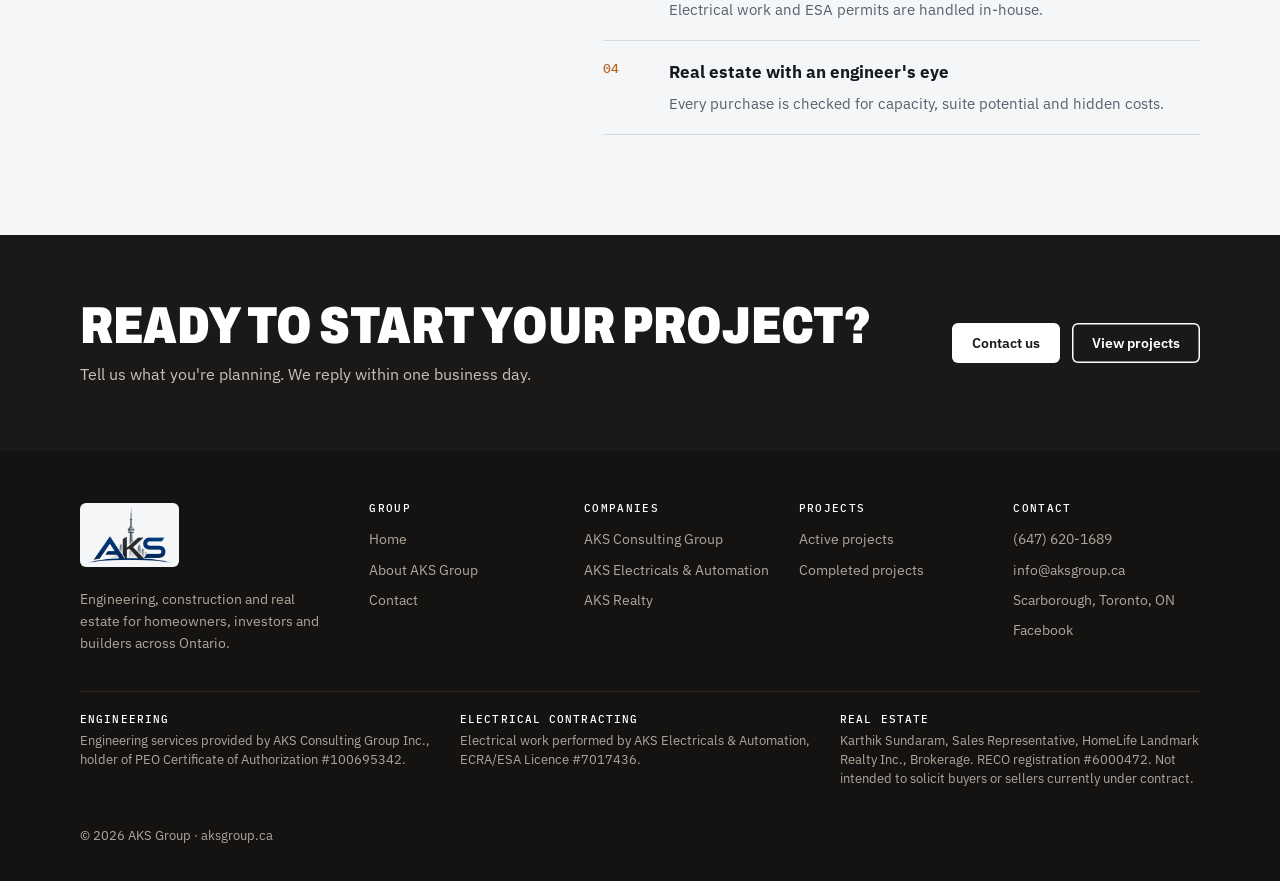
==== commit 871f2531: "Add files via upload" ====
--- a/index.html
+++ b/index.html
@@ -107,7 +107,7 @@
 <section class="sec"><div class="wrap why">
   <div><span class="eyebrow">Why AKS Group</span><h2>Built on engineering discipline</h2></div>
   <ol>
-    <li><b>Professional Engineer as principal</b><span>Electrical P.Eng. with experience on industrial and power-plant projects.</span></li>
+    <li><b>Professional Engineer as principal</b><span>Electrical P.Eng. with experience on residential and commercial projects.</span></li>
     <li><b>Design and build under one roof</b><span>Drawings are prepared by the team that has to build from them.</span></li>
     <li><b>Our own electrical licence</b><span>Electrical work and ESA permits are handled in-house.</span></li>
     <li><b>Real estate with an engineer's eye</b><span>Every purchase is checked for capacity, suite potential and hidden costs.</span></li>
@@ -141,14 +141,23 @@
 };
 /* Replace these example entries with real projects and photos. */
 const PROJECTS=[
- {s:"active",co:"Construction",t:"Legal basement suite",loc:"Etobicoke",d:"Two-bedroom second unit: permit drawings, fire separation, separate HVAC and ESA inspections."},
- {s:"active",co:"Engineering",t:"Service upgrade & EV charging",loc:"Mississauga",d:"Load calculation, 200 A service upgrade design and load-managed EV charger."},
- {s:"completed",co:"Engineering",t:"Commercial fit-out MEP",loc:"Toronto",d:"Electrical, HVAC and plumbing drawings for a tenant fit-out permit."},
- {s:"completed",co:"Real estate",t:"Income property purchase",loc:"Brampton",d:"Purchase screened for suite potential, then legalized by our construction team."},
- {s:"completed",co:"Construction",t:"Main-floor renovation",loc:"Etobicoke",d:"Kitchen, lighting and panel upgrade, designed and built by one team."},
- {s:"active",co:"Real estate",t:"Detached home listing",loc:"Vaughan",d:"Pre-listing repairs and suite documentation packaged for buyers."}
+ {s:"completed",co:"Construction",t:"Rouge Forest Cres",loc:"Pickering",d:"Legal basement suite."},
+ {s:"completed",co:"Construction",t:"Charterhouse Dr",loc:"Whitby",d:"Legal basement suite."},
+ {s:"completed",co:"Construction",t:"Greenvalley Trail",loc:"Oshawa",d:"Legal basement suite."},
+ {s:"completed",co:"Construction",t:"Searell Ave",loc:"Ajax",d:"Legal basement suite."},
+ {s:"completed",co:"Construction",t:"Lofthouse Dr",loc:"Whitby",d:"Legal basement suite."},
+ {s:"completed",co:"Construction",t:"Glendower Circuit",loc:"Scarborough",d:"Legal basement suite."},
+ {s:"completed",co:"Construction",t:"Rossland Rd E, Unit #5",loc:"Whitby",d:"Legal basement suite."},
+ {s:"completed",co:"Construction",t:"Matthew Murray",loc:"Oshawa",d:"Legal basement suite."},
+ {s:"completed",co:"Construction",t:"Scotland Rd",loc:"Scarborough",d:"Panel upgrade / EV charging."},
+ {s:"completed",co:"Construction",t:"Scarden Ave",loc:"Scarborough",d:"Panel upgrade / EV charging."},
+ {s:"completed",co:"Construction",t:"Havendale Rd",loc:"Scarborough",d:"Panel upgrade / EV charging."},
+ {s:"completed",co:"Construction",t:"Glendower Circuit",loc:"Scarborough",d:"Panel upgrade / EV charging."},
+ {s:"active",co:"Construction",t:"Noake Cres",loc:"Ajax",d:"Legal basement suite — in progress."},
+ {s:"active",co:"Construction",t:"Tracey Court",loc:"Whitby",d:"Legal basement suite — in progress."},
+ {s:"active",co:"Construction",t:"Vanier St",loc:"Whitby",d:"Legal basement suite — in progress."}
 ];
-function card(p){return `<article class="pcard" data-s="${p.s}"><div class="ph">EXAMPLE ENTRY<br>Add project photo</div><div class="body"><div class="meta"><span class="chip ${p.s==='active'?'st-active':'st-done'}">${p.s==='active'?'Active':'Completed'}</span><span class="chip">${p.co}</span><span class="chip">${p.loc}</span></div><h3>${p.t}</h3><p>${p.d}</p></div></article>`}
+function card(p){return `<article class="pcard no-photo" data-s="${p.s}"><div class="body"><div class="meta"><span class="chip ${p.s==='active'?'st-active':'st-done'}">${p.s==='active'?'Active':'Completed'}</span><span class="chip">${p.co}</span><span class="chip">${p.loc}</span></div><h3>${p.t}</h3><p>${p.d}</p></div></article>`}
 function renderProjects(root){
  root.querySelectorAll('.proj[data-limit]').forEach(el=>{el.innerHTML=PROJECTS.slice(0,+el.dataset.limit).map(card).join('')});
  const all=root.querySelector('#proj-all'); if(all) all.innerHTML=PROJECTS.map(card).join('');
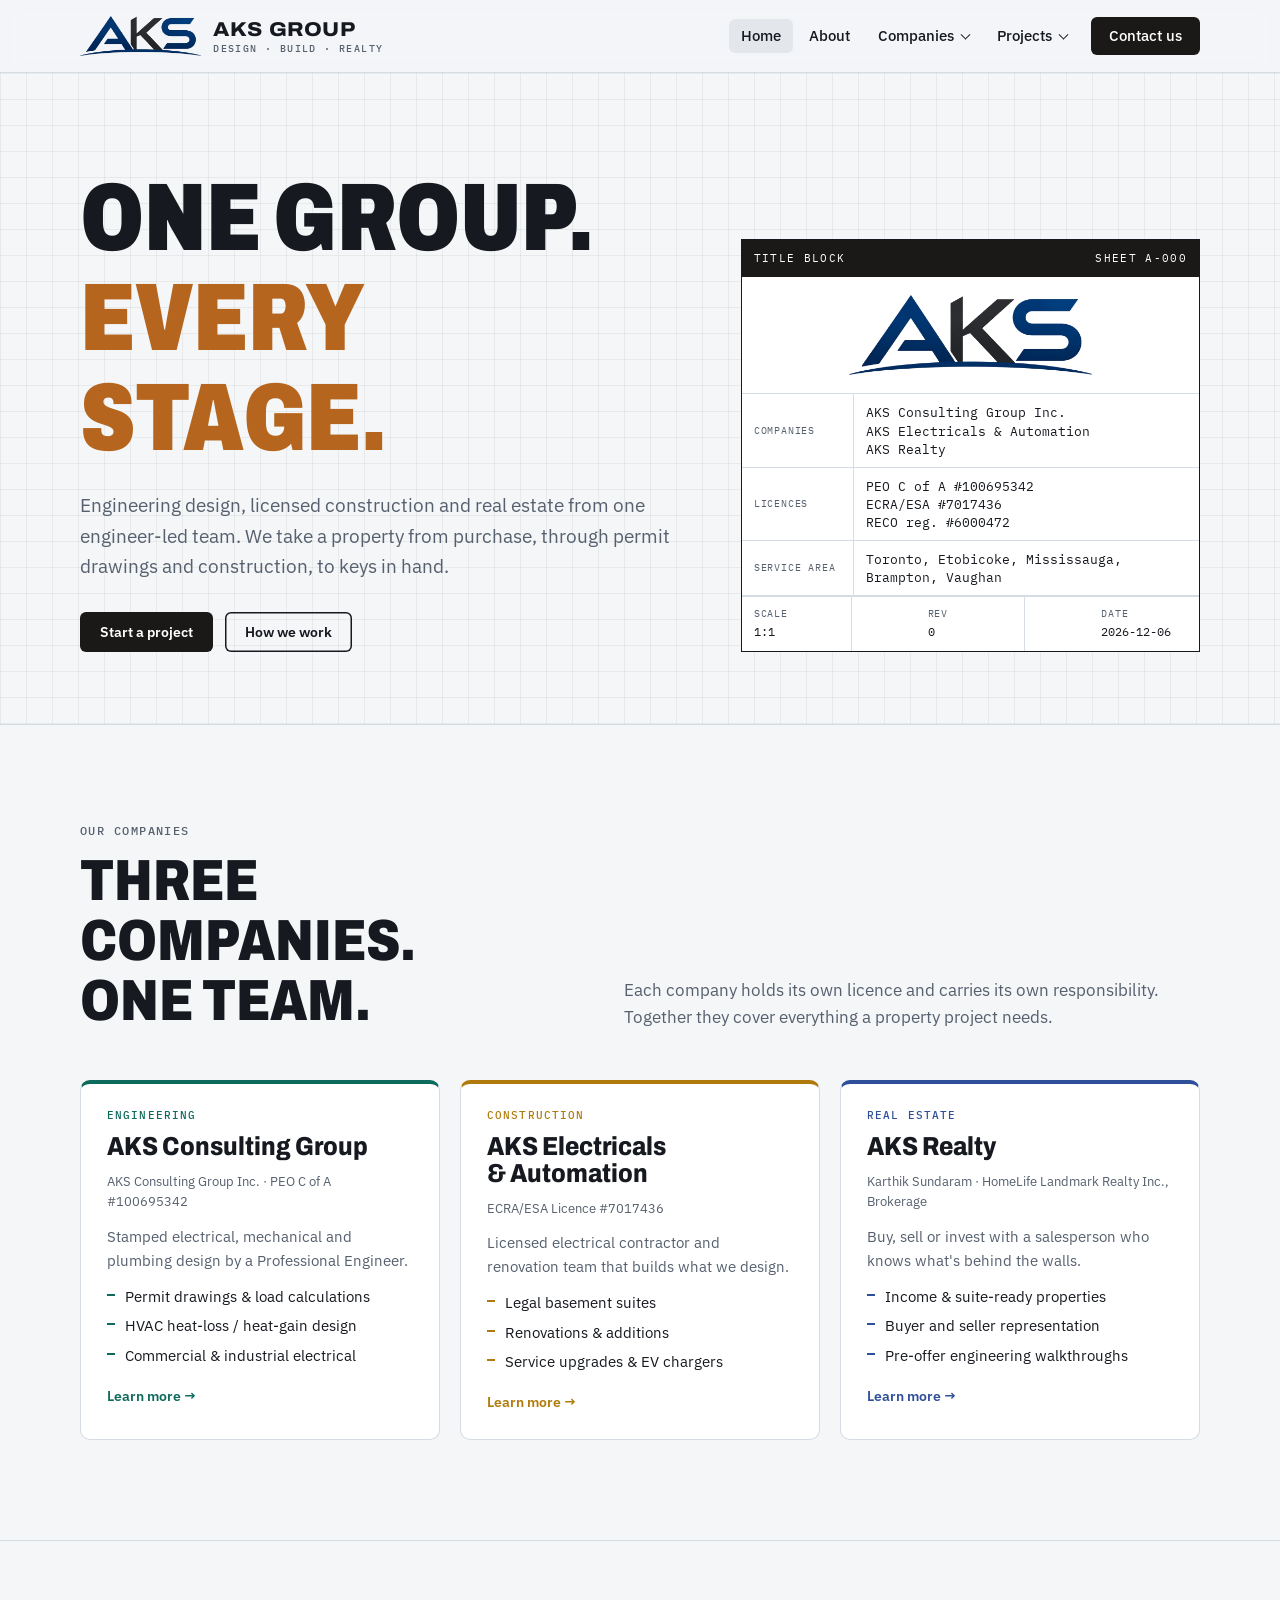
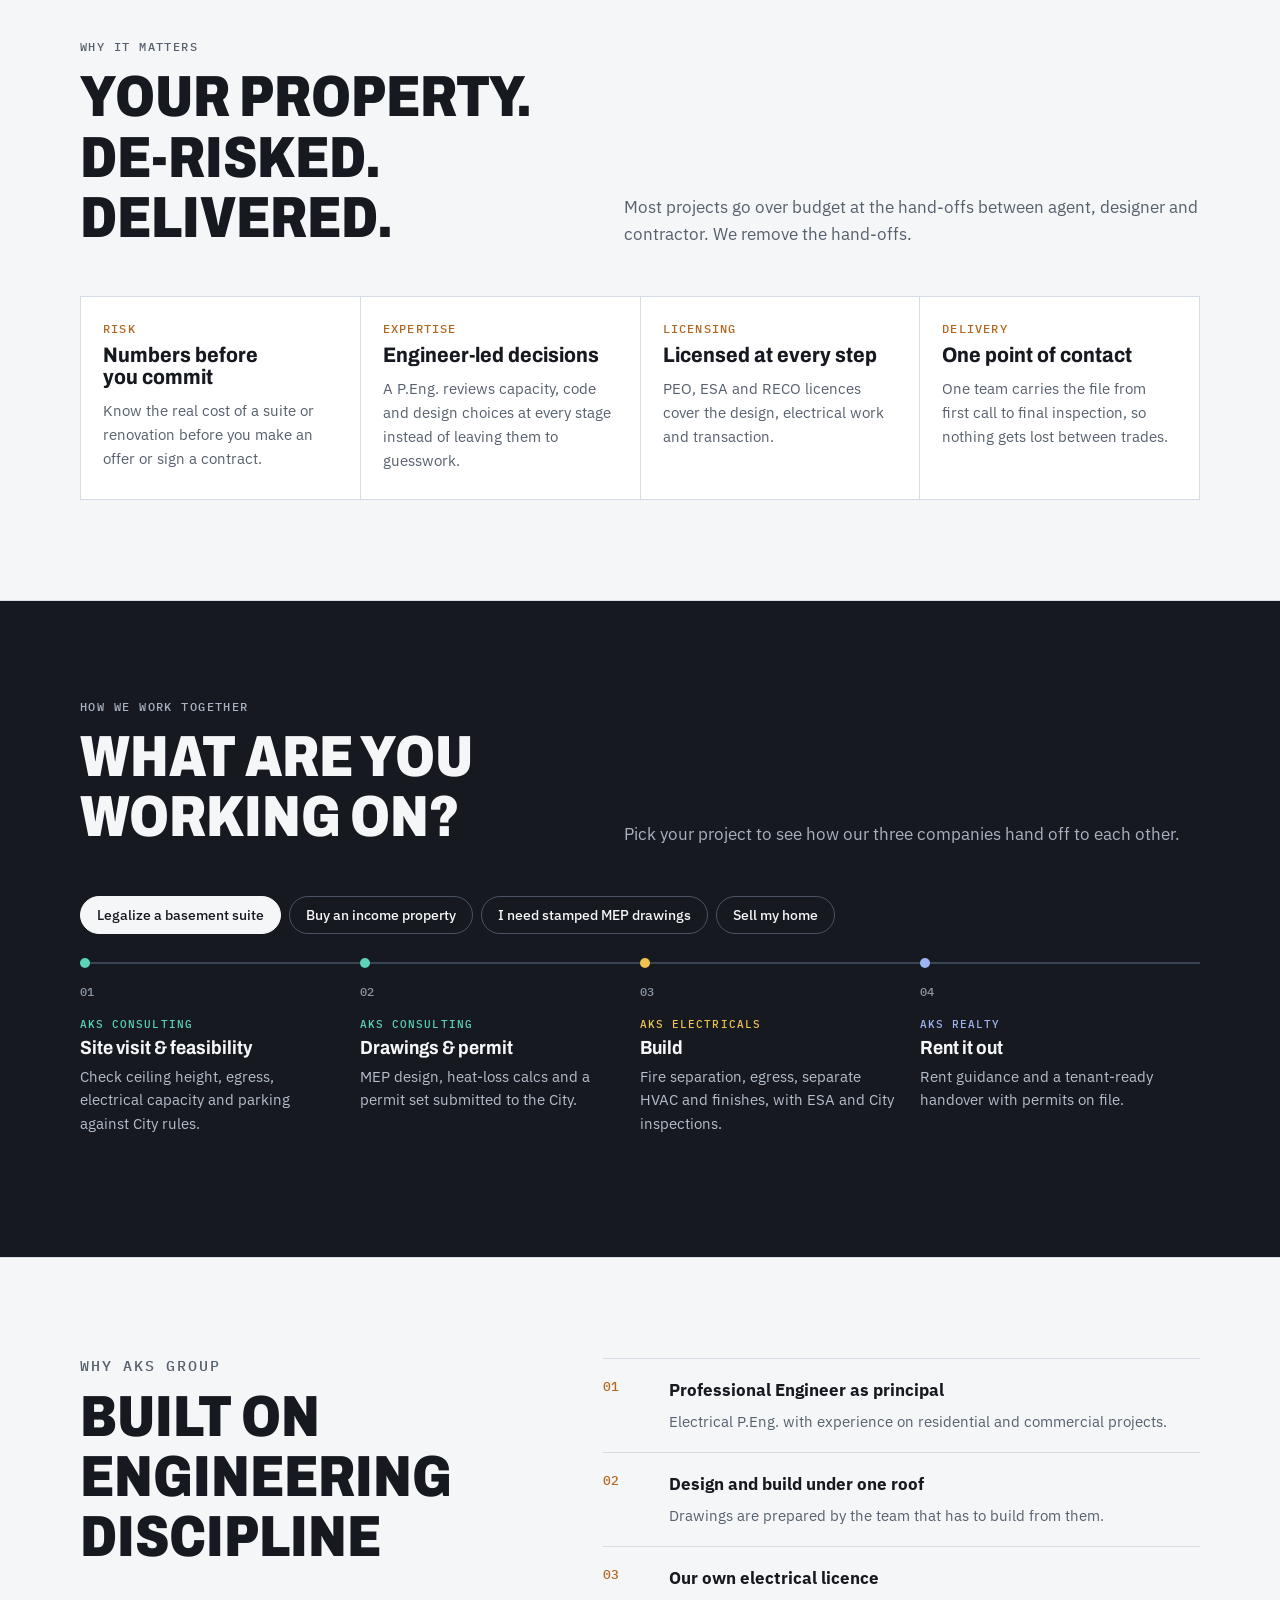
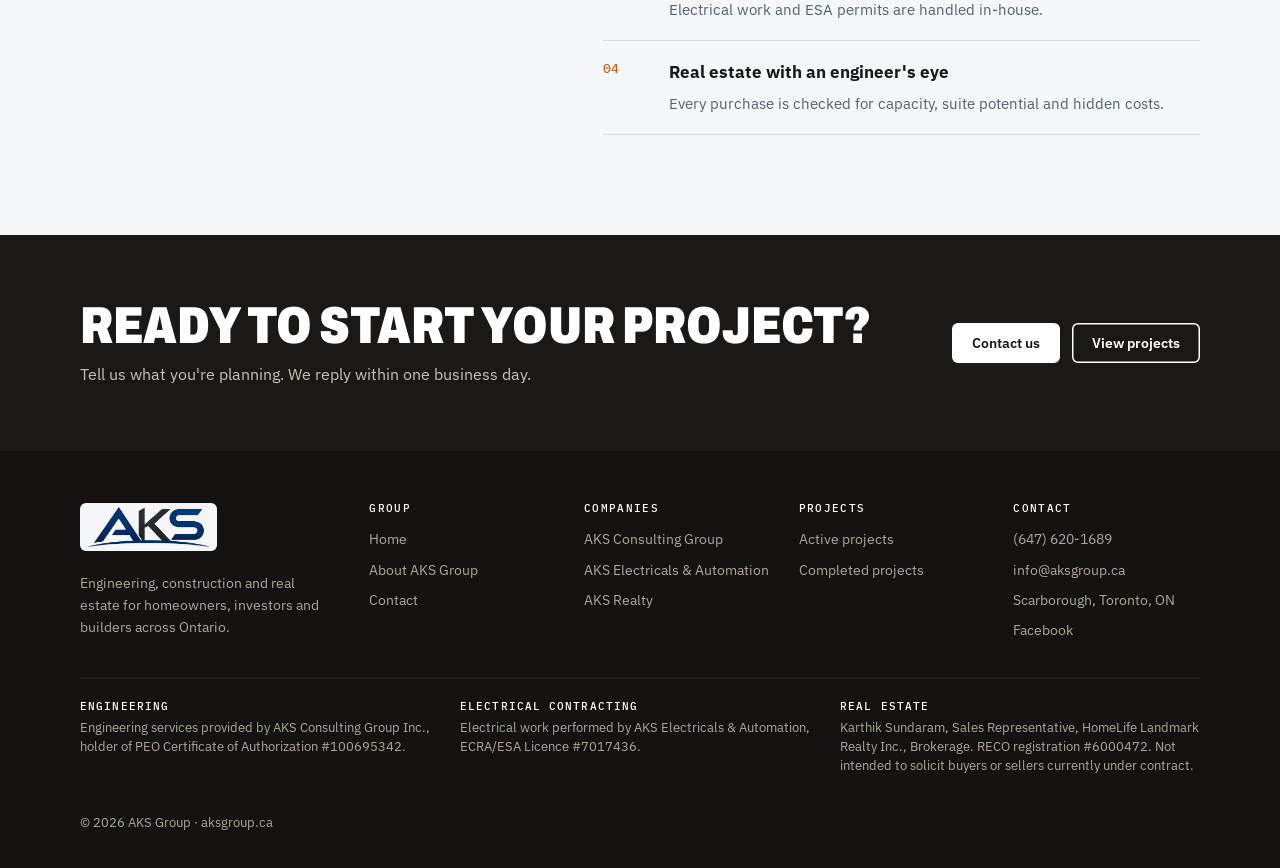
==== commit 47c8e67e: "Add files via upload" ====
--- a/index.html
+++ b/index.html
@@ -21,7 +21,7 @@
 <header class="top" id="hdr">
   <div class="wrap">
     <a class="brand" href="index.html" aria-label="AKS Group home">
-      <span class="logo"><img src="logo.png" alt="AKS Group logo" width="72" height="48"></span>
+      <span class="logo"><img src="logo.png" alt="AKS Group logo" width="121" height="40"></span>
       <div><b>AKS GROUP</b><small>DESIGN · BUILD · REALTY</small></div>
     </a>
     <button class="menu-btn" type="button" aria-expanded="false" aria-controls="nav">Menu</button>
@@ -54,7 +54,7 @@
   </div>
   <div class="titleblock" aria-label="Group credentials">
     <div class="tbhead"><span>Title block</span><span>Sheet A-000</span></div>
-    <div class="tb-logo"><img src="logo.png" alt="AKS Group" width="180" height="121"></div>
+    <div class="tb-logo"><img src="logo.png" alt="AKS Group" width="242" height="80"></div>
     <div class="row"><div class="k">Companies</div><div class="v">AKS Consulting Group Inc.<br>AKS Electricals &amp; Automation<br>AKS Realty</div></div>
     <div class="row"><div class="k">Licences</div><div class="v">PEO C of A #100695342<br>ECRA/ESA #7017436<br>RECO reg. #6000472</div></div>
     <div class="row"><div class="k">Service area</div><div class="v">Toronto, Etobicoke, Mississauga, Brampton, Vaughan</div></div>
@@ -119,7 +119,7 @@
 </div></section></main>
 <footer><div class="wrap">
   <div class="cols">
-    <div class="fl"><img src="logo.png" alt="AKS Group" width="96" height="64"><p>Engineering, construction and real estate for homeowners, investors and builders across Ontario.</p></div>
+    <div class="fl"><img src="logo.png" alt="AKS Group" width="145" height="48"><p>Engineering, construction and real estate for homeowners, investors and builders across Ontario.</p></div>
     <div><h4>Group</h4><ul><li><a href="index.html">Home</a></li><li><a href="about.html">About AKS Group</a></li><li><a href="contact.html">Contact</a></li></ul></div>
     <div><h4>Companies</h4><ul><li><a href="engineering.html">AKS Consulting Group</a></li><li><a href="electrical.html">AKS Electricals &amp; Automation</a></li><li><a href="realty.html">AKS Realty</a></li></ul></div>
     <div><h4>Projects</h4><ul><li><a href="projects.html#active">Active projects</a></li><li><a href="projects.html#completed">Completed projects</a></li></ul></div>
--- a/styles.css
+++ b/styles.css
@@ -44,7 +44,7 @@
 .top .wrap{display:flex;align-items:center;justify-content:space-between;gap:16px;min-height:72px}
 .brand{display:flex;align-items:center;gap:12px;text-decoration:none}
 .brand .logo{display:block;background:var(--logo-bg);border-radius:6px;padding:var(--logo-pad)}
-.brand .logo img{display:block;height:48px;width:auto}
+.brand .logo img{display:block;height:40px;width:auto}
 .brand b{font:800 20px/1 var(--display);font-stretch:110%;letter-spacing:.03em;display:block}
 .brand small{display:block;font:500 10px/1 var(--mono);letter-spacing:.14em;color:var(--muted);margin-top:5px}
 nav.main{display:flex;align-items:center;gap:4px}
@@ -83,7 +83,7 @@
 .titleblock{background:var(--surface);border:1.5px solid var(--ink);font-family:var(--mono);font-size:12px}
 .titleblock .tbhead{display:flex;justify-content:space-between;align-items:center;padding:10px 12px;background:var(--navy-deep);color:#fff;letter-spacing:.12em;font-size:11px;text-transform:uppercase}
 .titleblock .tb-logo{display:flex;justify-content:center;padding:18px 12px;border-bottom:1px solid var(--line);background:#fff}
-.titleblock .tb-logo img{height:100px;width:auto}
+.titleblock .tb-logo img{height:80px;width:auto;max-width:100%}
 .titleblock .row{display:grid;grid-template-columns:112px 1fr;border-bottom:1px solid var(--line)}
 .titleblock .row:last-of-type{border-bottom:0}
 .titleblock .k{padding:9px 12px;color:var(--muted);letter-spacing:.08em;text-transform:uppercase;border-right:1px solid var(--line);font-size:10px;display:flex;align-items:center}
@@ -248,7 +248,7 @@
 footer{background:#151311;color:#AFA79C;font-size:14px}
 footer .wrap{padding-block:52px 36px;display:grid;gap:36px}
 footer .cols{display:grid;grid-template-columns:1.4fr repeat(4,1fr);gap:28px}
-footer .fl img{height:64px;width:auto;background:#F4F6F8;border-radius:6px;padding:4px 8px}
+footer .fl img{height:48px;width:auto;background:#F4F6F8;border-radius:6px;padding:4px 8px}
 footer .fl p{margin-top:14px;max-width:32ch}
 footer h4{font:500 11px/1 var(--mono);letter-spacing:.12em;text-transform:uppercase;color:#fff;margin-bottom:14px}
 footer ul{list-style:none;margin:0;padding:0;display:grid;gap:8px}
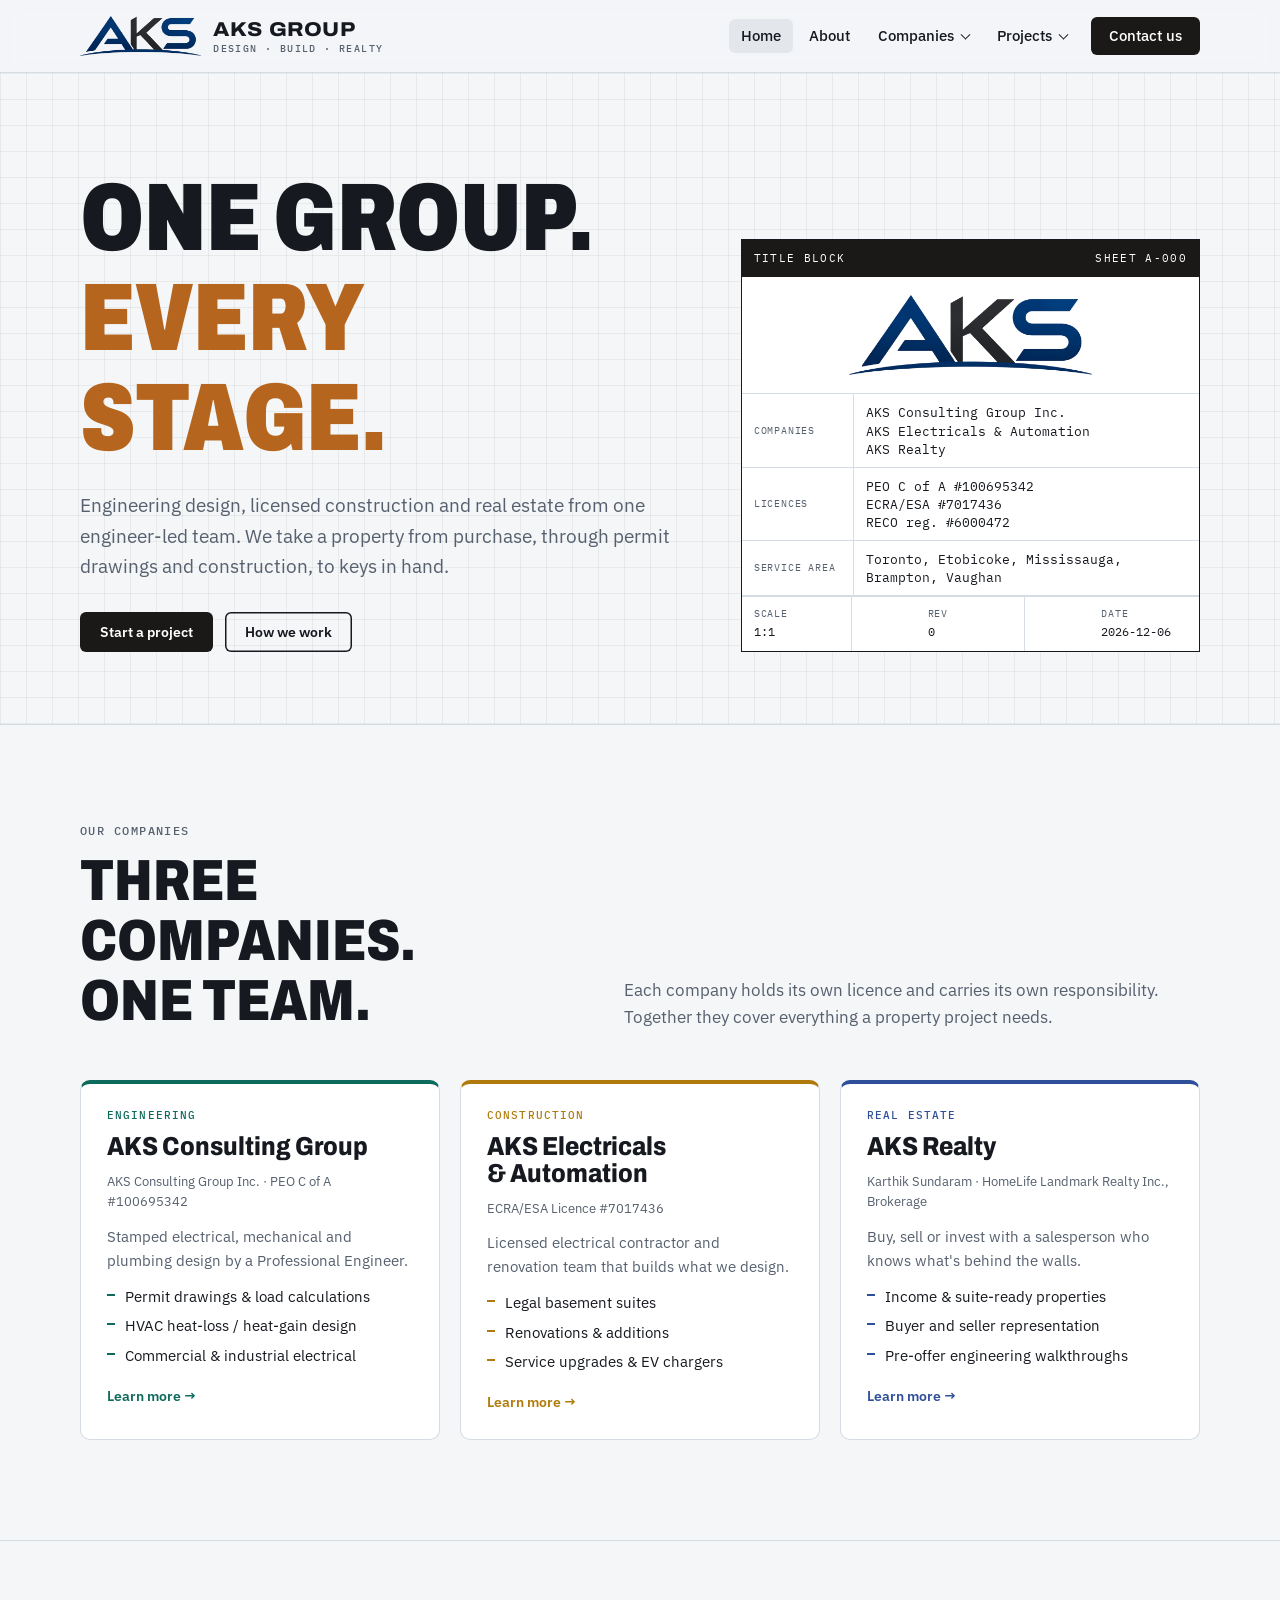
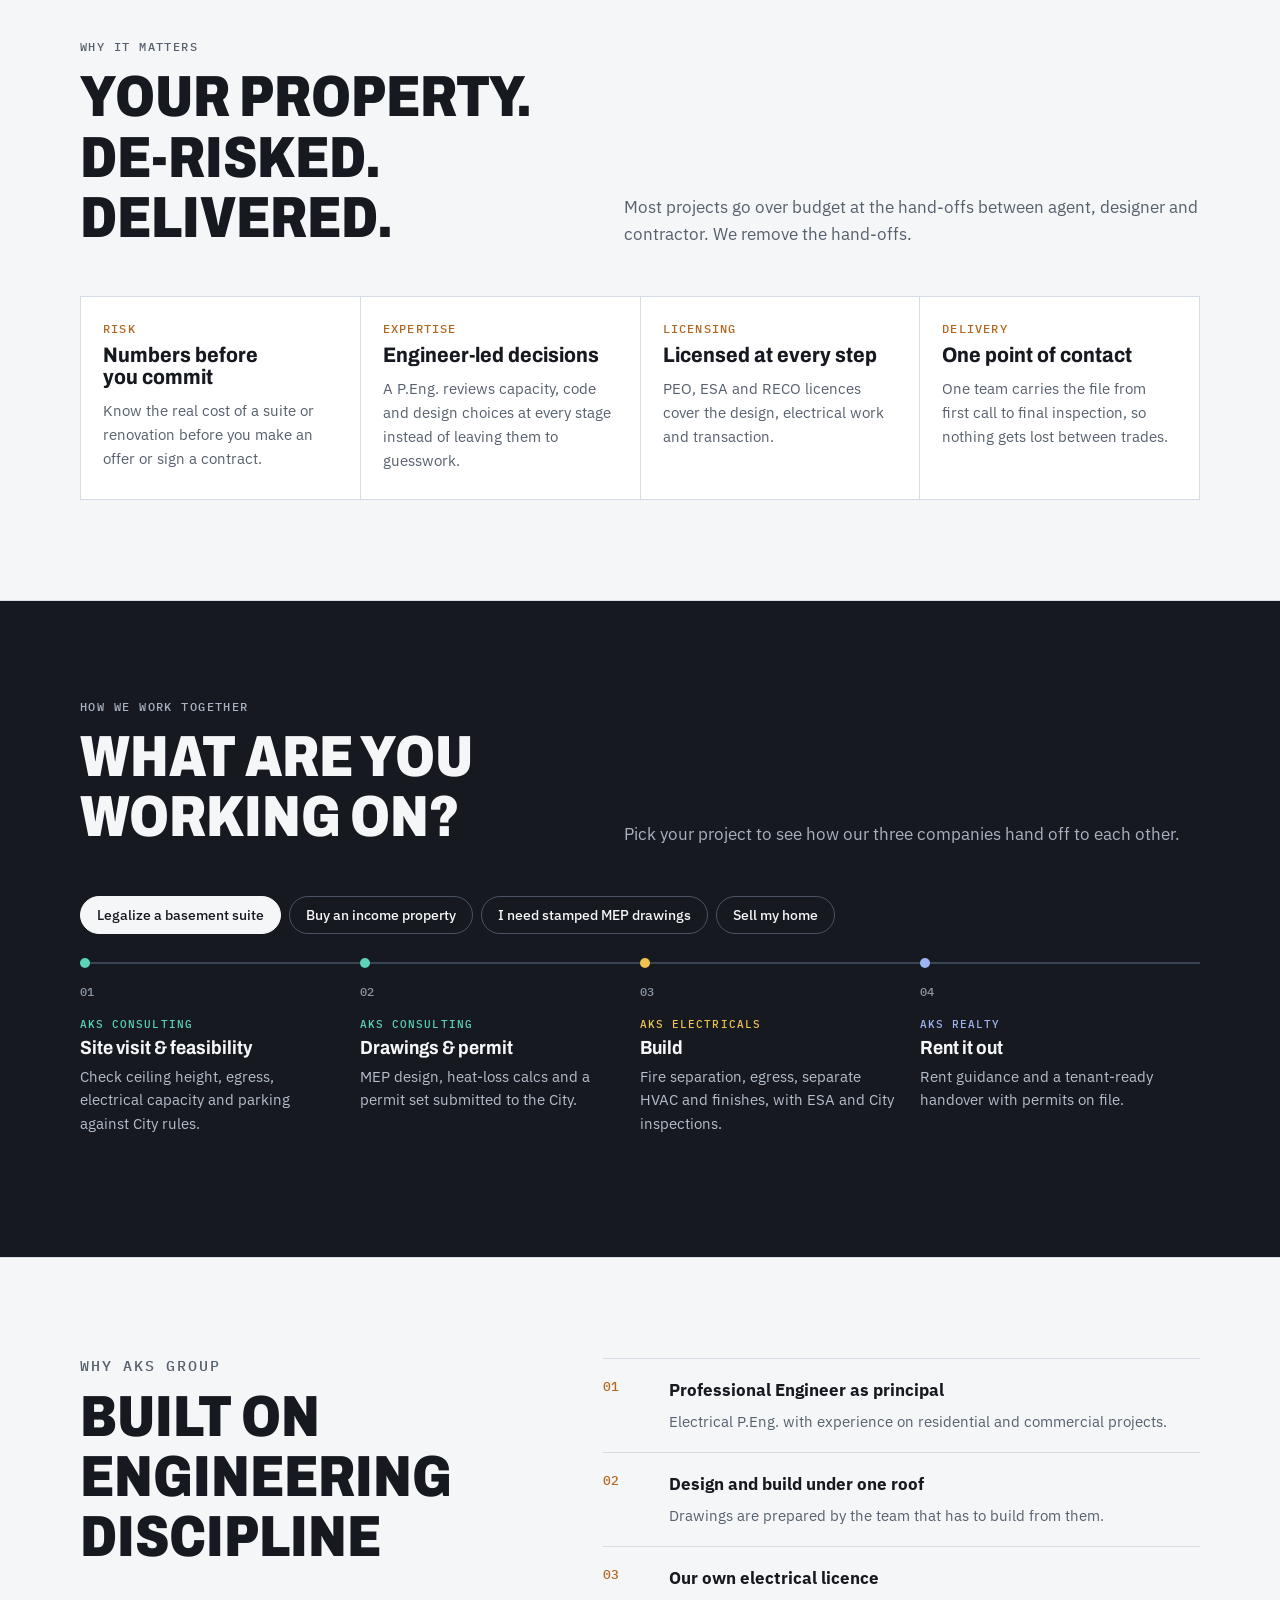
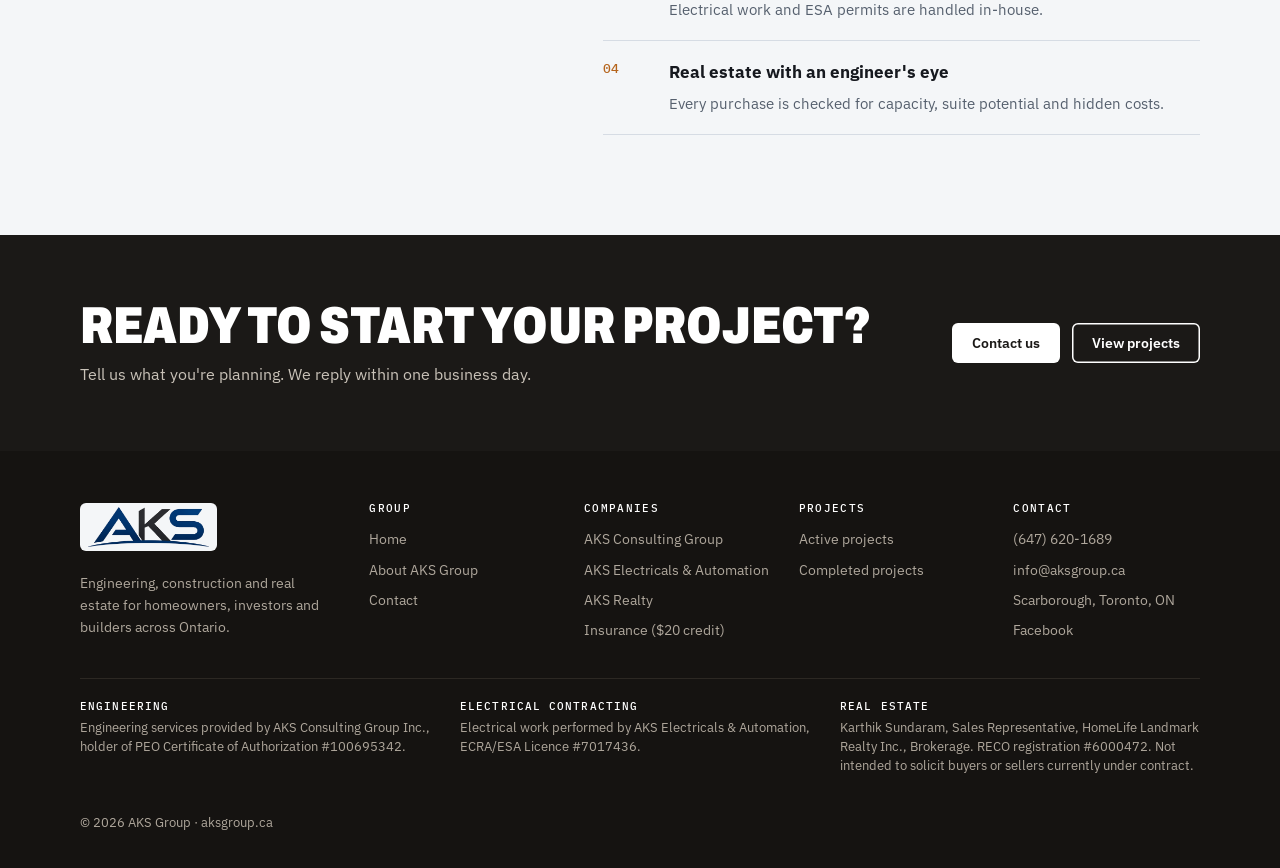
==== commit 0cdf3cf8: "Add files via upload" ====
--- a/index.html
+++ b/index.html
@@ -32,7 +32,7 @@
         <div class="panel">
           <a href="engineering.html"><b>AKS Consulting Group Inc.</b><span>MEP engineering design</span></a>
           <a href="electrical.html"><b>AKS Electricals &amp; Automation</b><span>Electrical contracting &amp; construction</span></a>
-          <a href="realty.html"><b>AKS Realty</b><span>Buying, selling &amp; investing</span></a>
+          <a href="realty.html"><b>AKS Realty</b><span>Buying, selling, investing &amp; insurance</span></a>
         </div>
       </div>
       <div class="dd"><button type="button">Projects</button>
@@ -121,7 +121,7 @@
   <div class="cols">
     <div class="fl"><img src="logo.png" alt="AKS Group" width="145" height="48"><p>Engineering, construction and real estate for homeowners, investors and builders across Ontario.</p></div>
     <div><h4>Group</h4><ul><li><a href="index.html">Home</a></li><li><a href="about.html">About AKS Group</a></li><li><a href="contact.html">Contact</a></li></ul></div>
-    <div><h4>Companies</h4><ul><li><a href="engineering.html">AKS Consulting Group</a></li><li><a href="electrical.html">AKS Electricals &amp; Automation</a></li><li><a href="realty.html">AKS Realty</a></li></ul></div>
+    <div><h4>Companies</h4><ul><li><a href="engineering.html">AKS Consulting Group</a></li><li><a href="electrical.html">AKS Electricals &amp; Automation</a></li><li><a href="realty.html">AKS Realty</a></li><li><a href="realty.html#insurance">Insurance ($20 credit)</a></li></ul></div>
     <div><h4>Projects</h4><ul><li><a href="projects.html#active">Active projects</a></li><li><a href="projects.html#completed">Completed projects</a></li></ul></div>
     <div><h4>Contact</h4><ul><li>(647) 620-1689</li><li>info@aksgroup.ca</li><li>Scarborough, Toronto, ON</li><li><a href="https://www.facebook.com/Keenkarthik.Sundaram" target="_blank" rel="noopener">Facebook</a></li></ul></div>
   </div>
--- a/styles.css
+++ b/styles.css
@@ -258,3 +258,14 @@
 footer .legal b{display:block;color:#fff;font:500 11px/1 var(--mono);letter-spacing:.1em;text-transform:uppercase;margin-bottom:6px}
 footer .base{display:flex;flex-wrap:wrap;justify-content:space-between;gap:12px;font-size:12.5px}
 @media (max-width:900px){footer .cols{grid-template-columns:1fr 1fr}footer .fl{grid-column:1/-1}footer .legal{grid-template-columns:1fr}}
+
+/* Square One insurance (realty page) */
+.ins-offer{display:grid;grid-template-columns:auto 1fr auto;gap:18px 28px;align-items:center;background:var(--surface);border:1px solid var(--line);border-top:4px solid var(--c);border-radius:10px;padding:22px 26px;margin-bottom:24px}
+.ins-offer .ins-amt{display:block;font:900 clamp(44px,5vw,60px)/1 var(--display);font-stretch:80%;color:var(--c)}
+.ins-offer .ins-lbl{display:block;font:500 11px/1.3 var(--mono);letter-spacing:.1em;text-transform:uppercase;color:var(--muted);margin-top:6px}
+.ins-offer p{margin:0;color:var(--muted);font-size:15px}
+.ins-offer code{font-family:var(--mono);color:var(--ink)}
+.ins-widget{margin-top:28px;background:var(--surface);border:1px solid var(--line);border-radius:10px;padding:22px}
+.ins-widget h3{font-size:23px;font-weight:750;font-stretch:90%;margin-bottom:14px}
+.ins-widget iframe{display:block;width:100%;min-height:420px;border:0;background:#fff;border-radius:6px}
+@media (max-width:760px){.ins-offer{grid-template-columns:1fr}.ins-offer .btn{justify-self:start}}
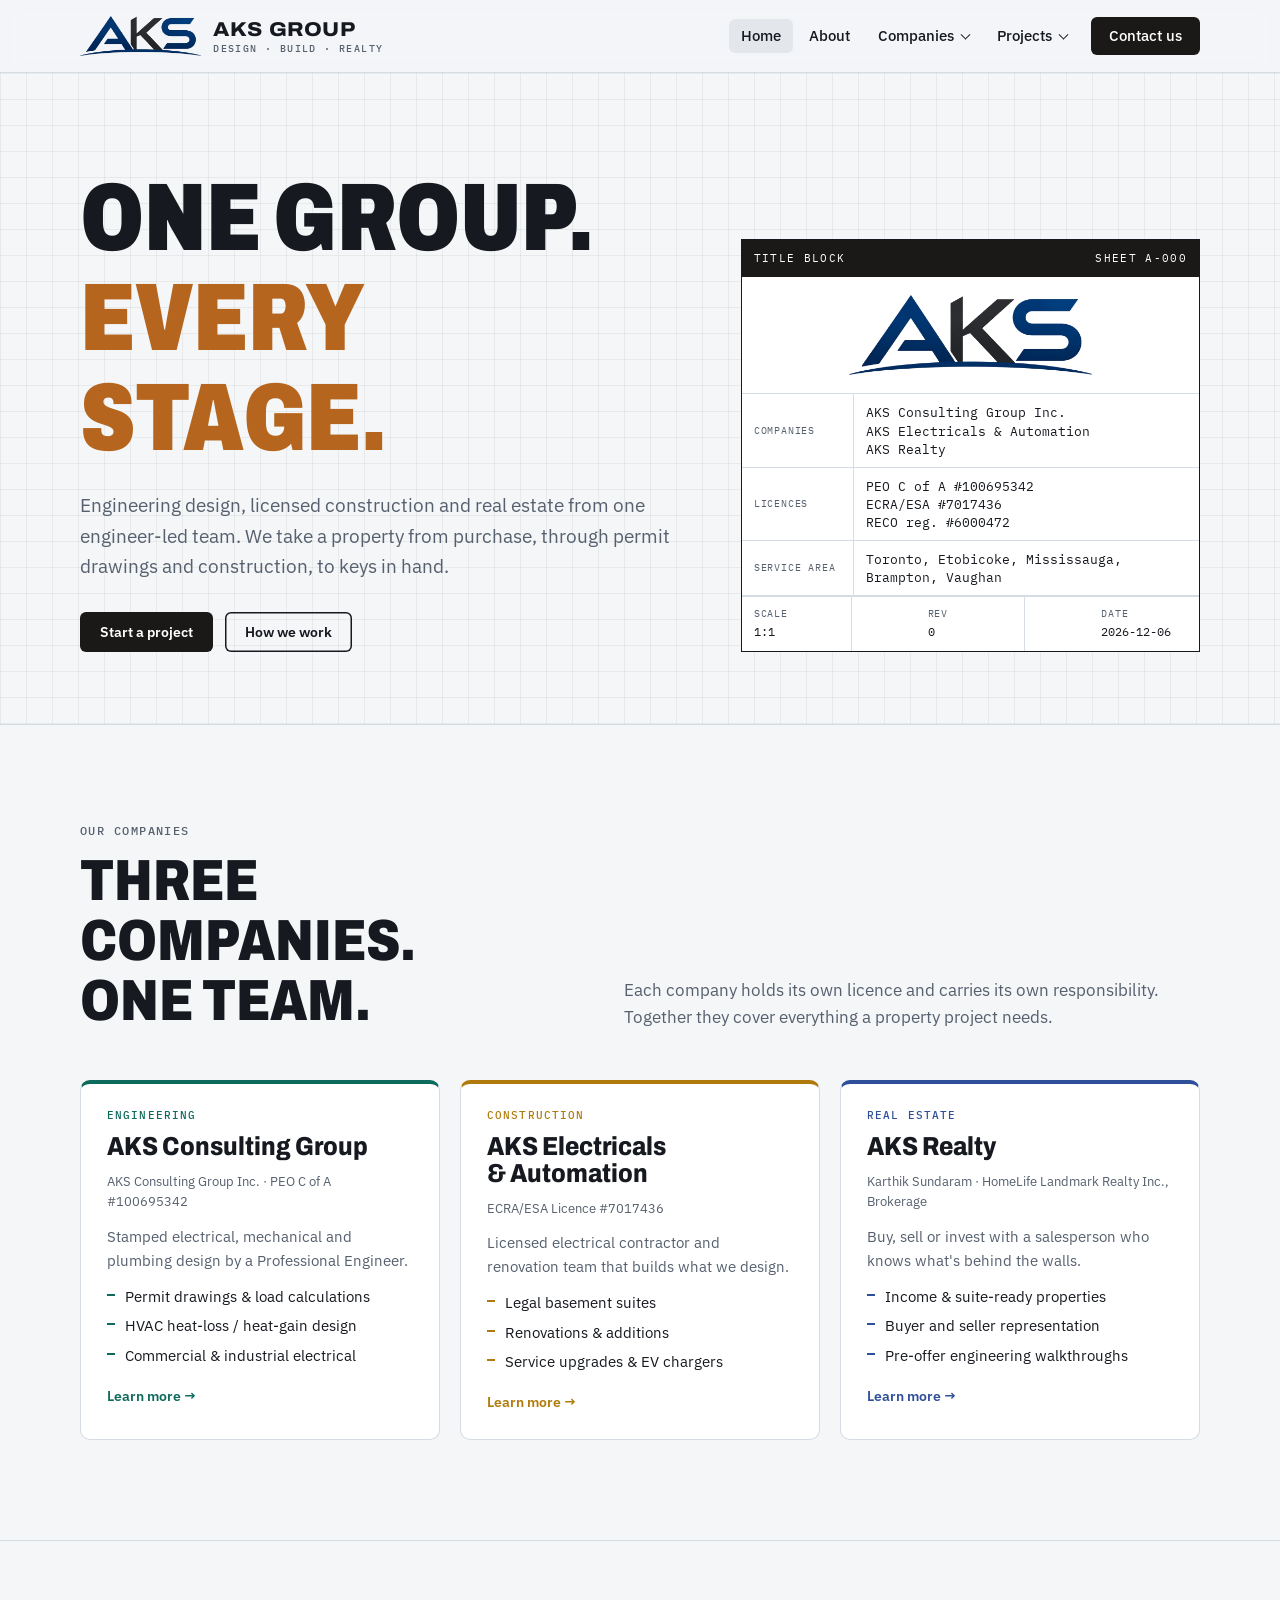
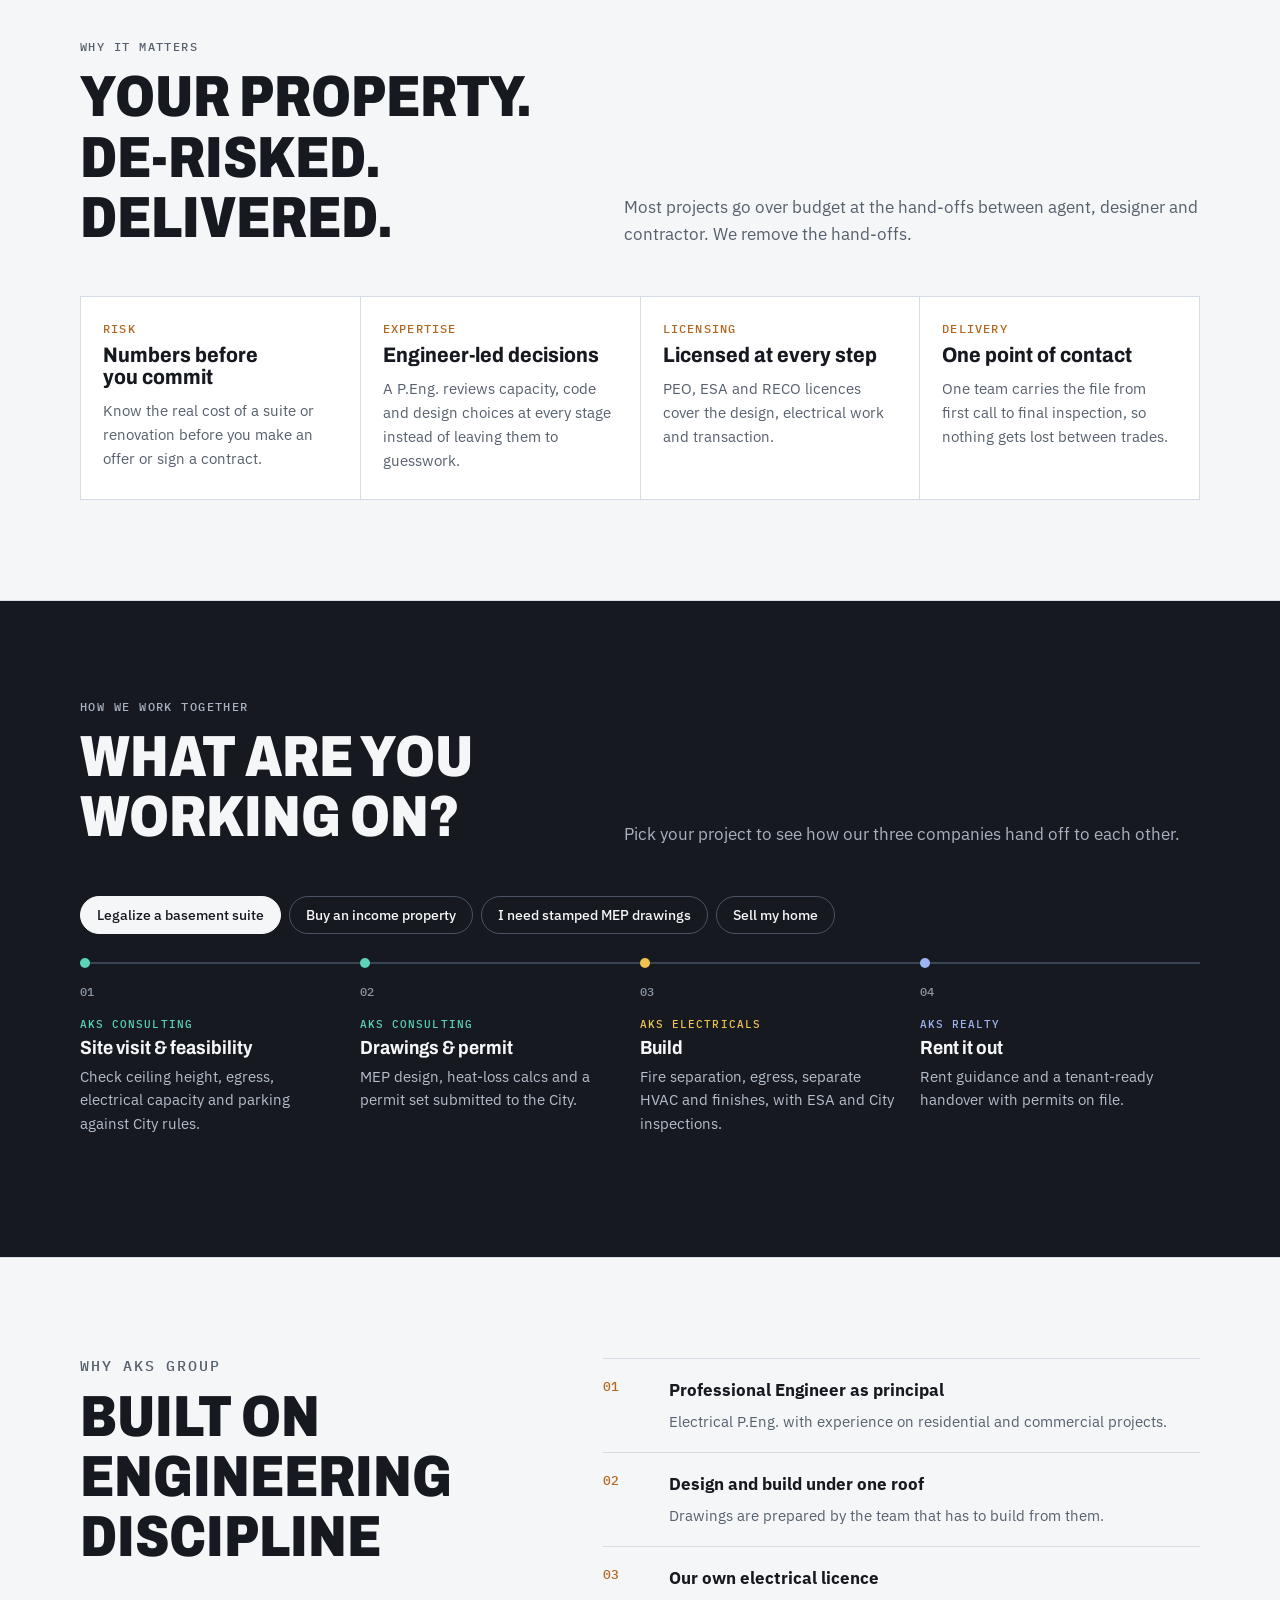
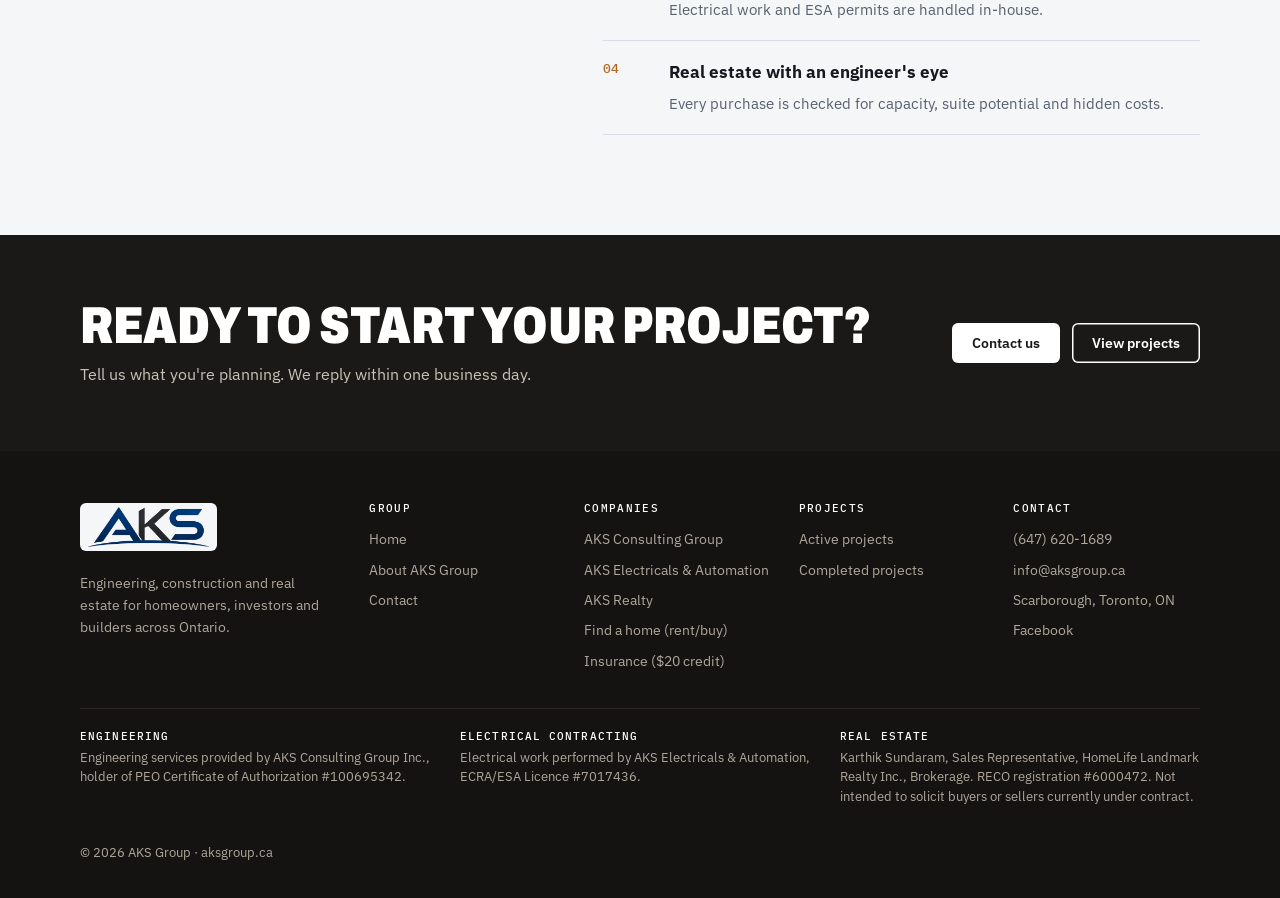
==== commit 1064b891: "Add files via upload" ====
--- a/index.html
+++ b/index.html
@@ -121,7 +121,7 @@
   <div class="cols">
     <div class="fl"><img src="logo.png" alt="AKS Group" width="145" height="48"><p>Engineering, construction and real estate for homeowners, investors and builders across Ontario.</p></div>
     <div><h4>Group</h4><ul><li><a href="index.html">Home</a></li><li><a href="about.html">About AKS Group</a></li><li><a href="contact.html">Contact</a></li></ul></div>
-    <div><h4>Companies</h4><ul><li><a href="engineering.html">AKS Consulting Group</a></li><li><a href="electrical.html">AKS Electricals &amp; Automation</a></li><li><a href="realty.html">AKS Realty</a></li><li><a href="realty.html#insurance">Insurance ($20 credit)</a></li></ul></div>
+    <div><h4>Companies</h4><ul><li><a href="engineering.html">AKS Consulting Group</a></li><li><a href="electrical.html">AKS Electricals &amp; Automation</a></li><li><a href="realty.html">AKS Realty</a></li><li><a href="find-a-home.html">Find a home (rent/buy)</a></li><li><a href="realty.html#insurance">Insurance ($20 credit)</a></li></ul></div>
     <div><h4>Projects</h4><ul><li><a href="projects.html#active">Active projects</a></li><li><a href="projects.html#completed">Completed projects</a></li></ul></div>
     <div><h4>Contact</h4><ul><li>(647) 620-1689</li><li>info@aksgroup.ca</li><li>Scarborough, Toronto, ON</li><li><a href="https://www.facebook.com/Keenkarthik.Sundaram" target="_blank" rel="noopener">Facebook</a></li></ul></div>
   </div>
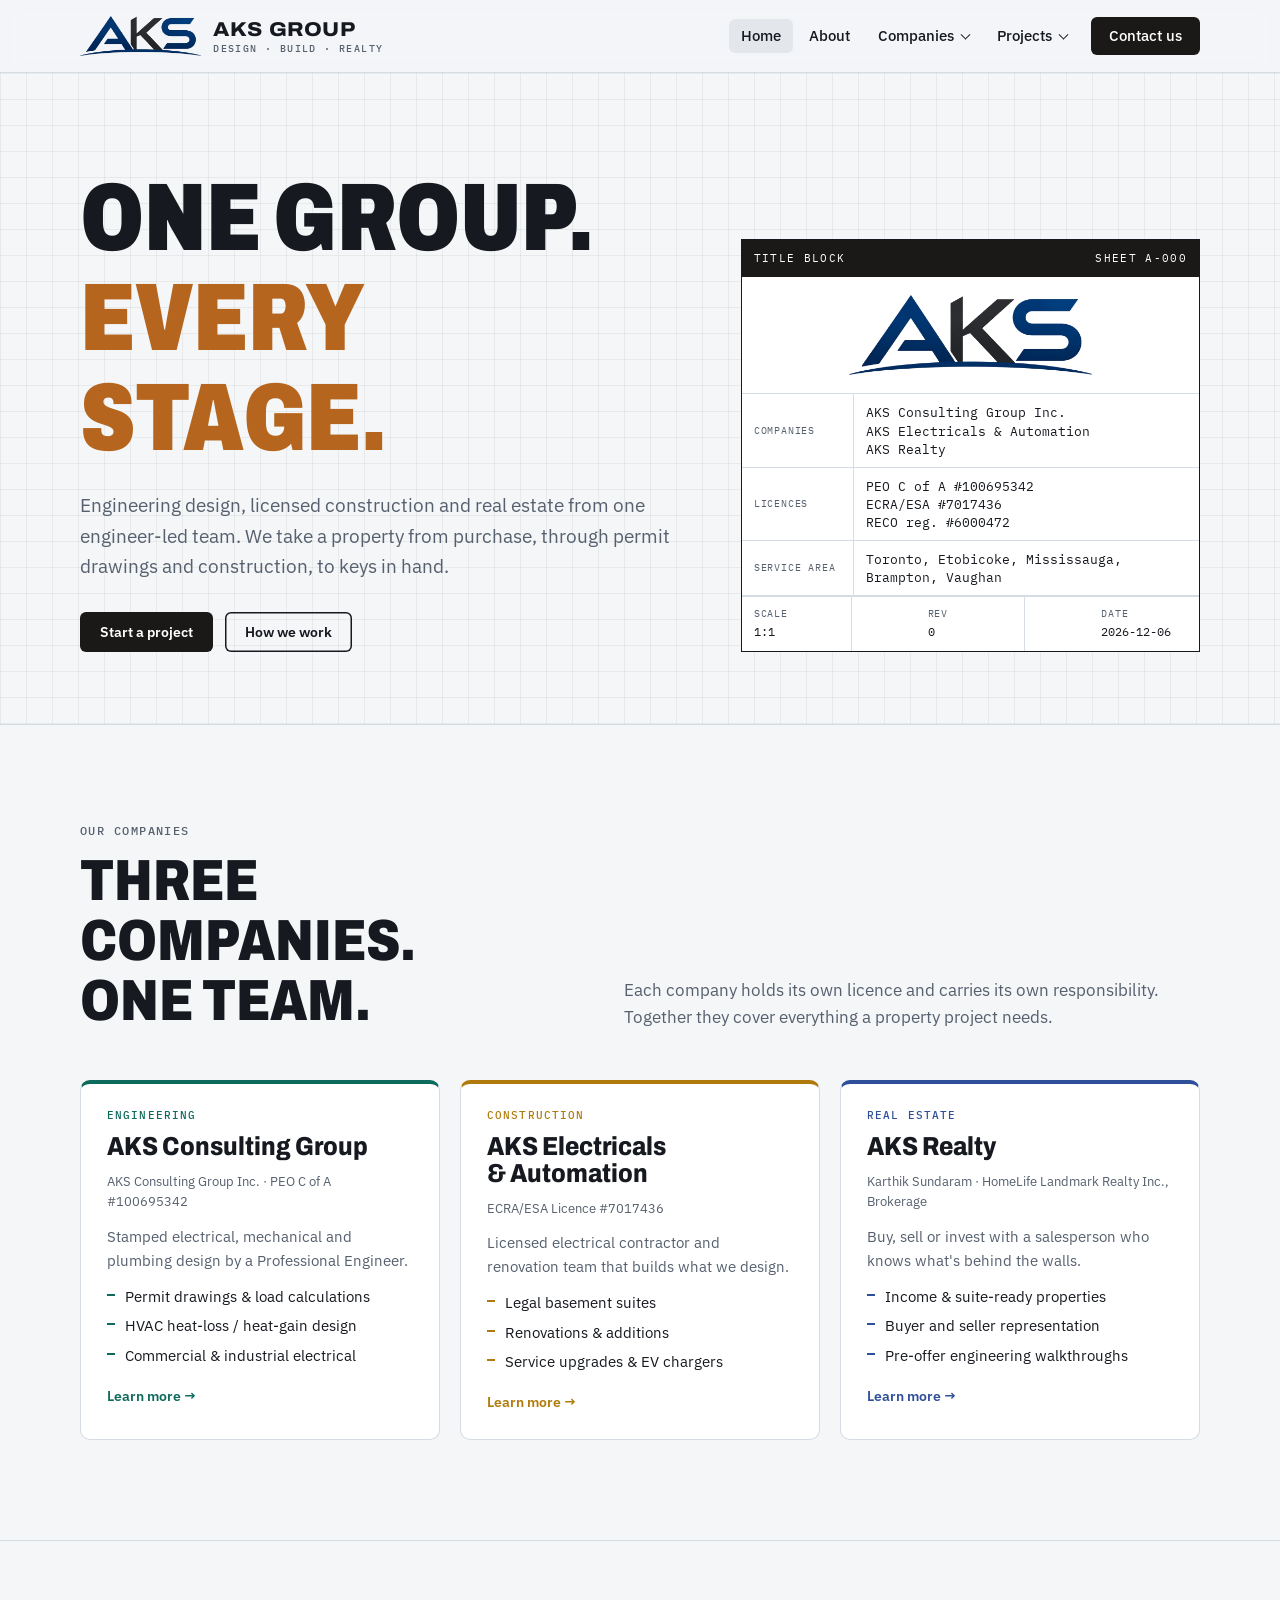
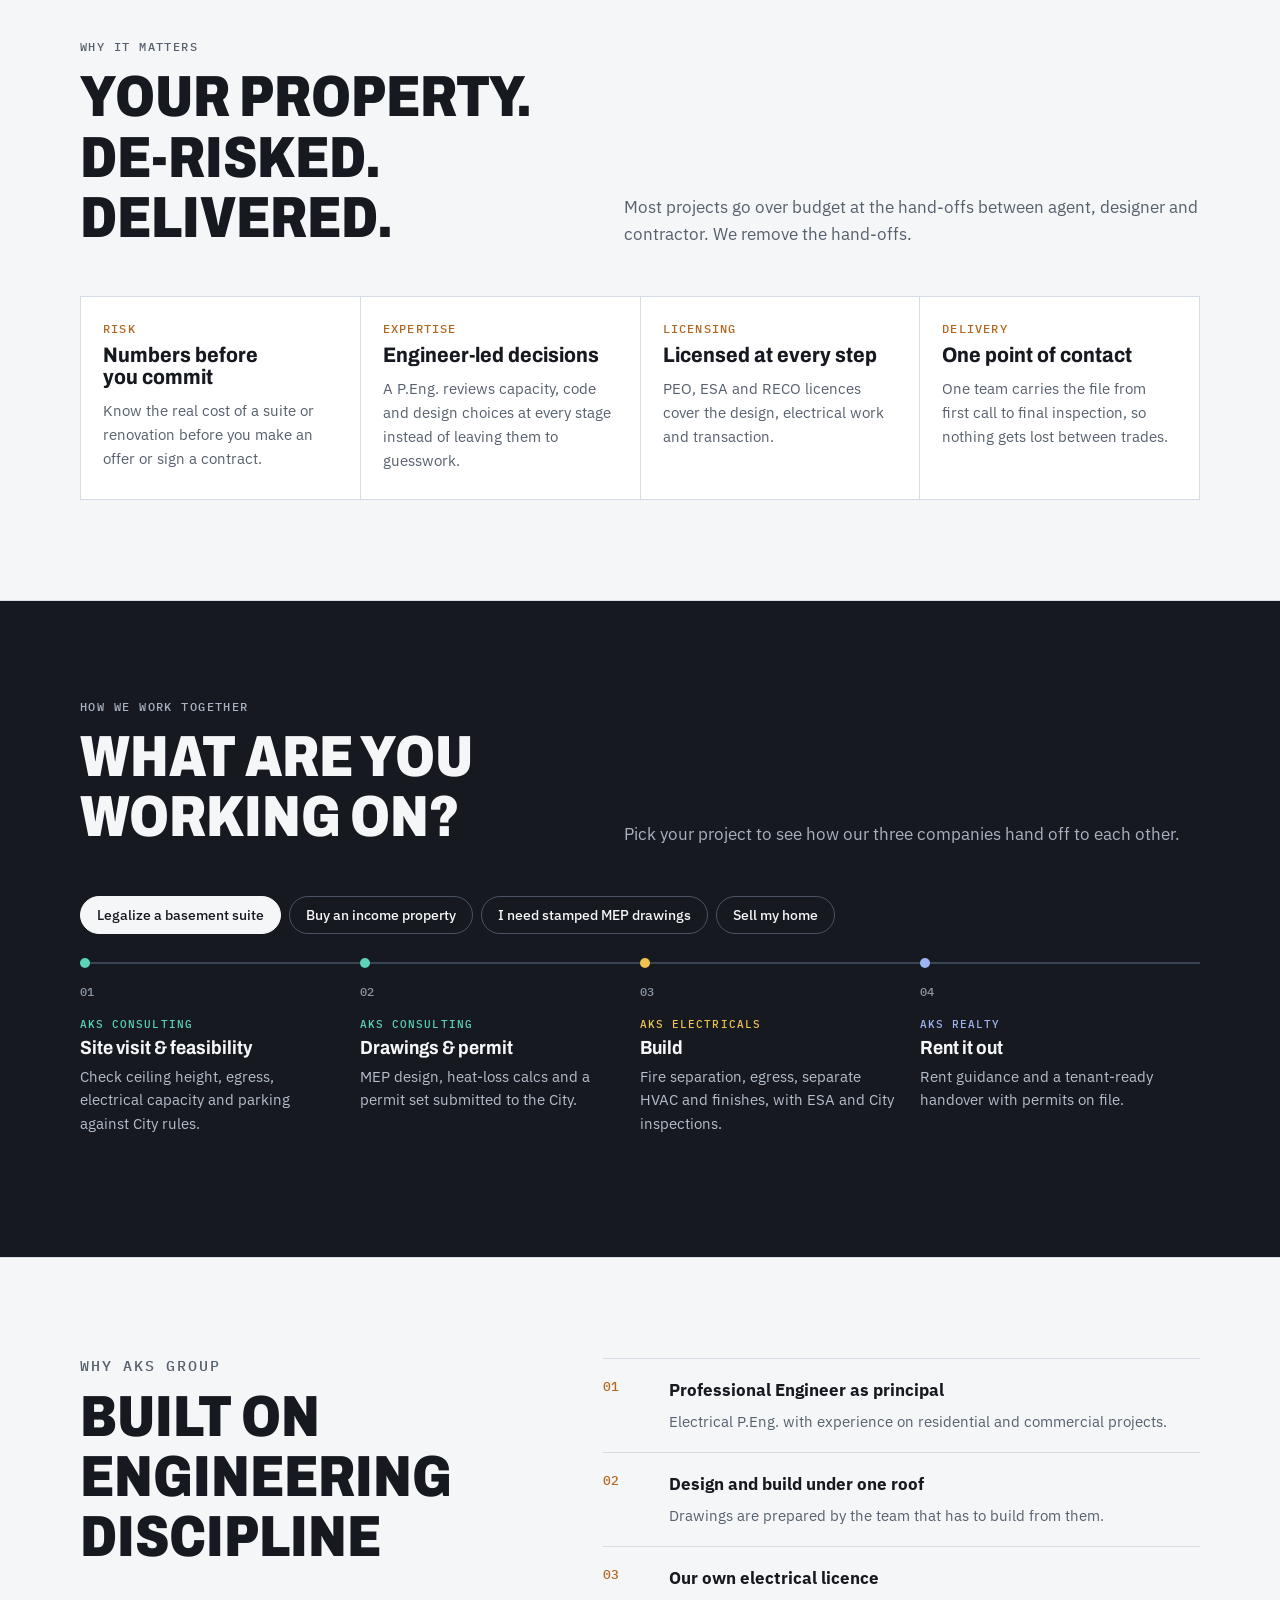
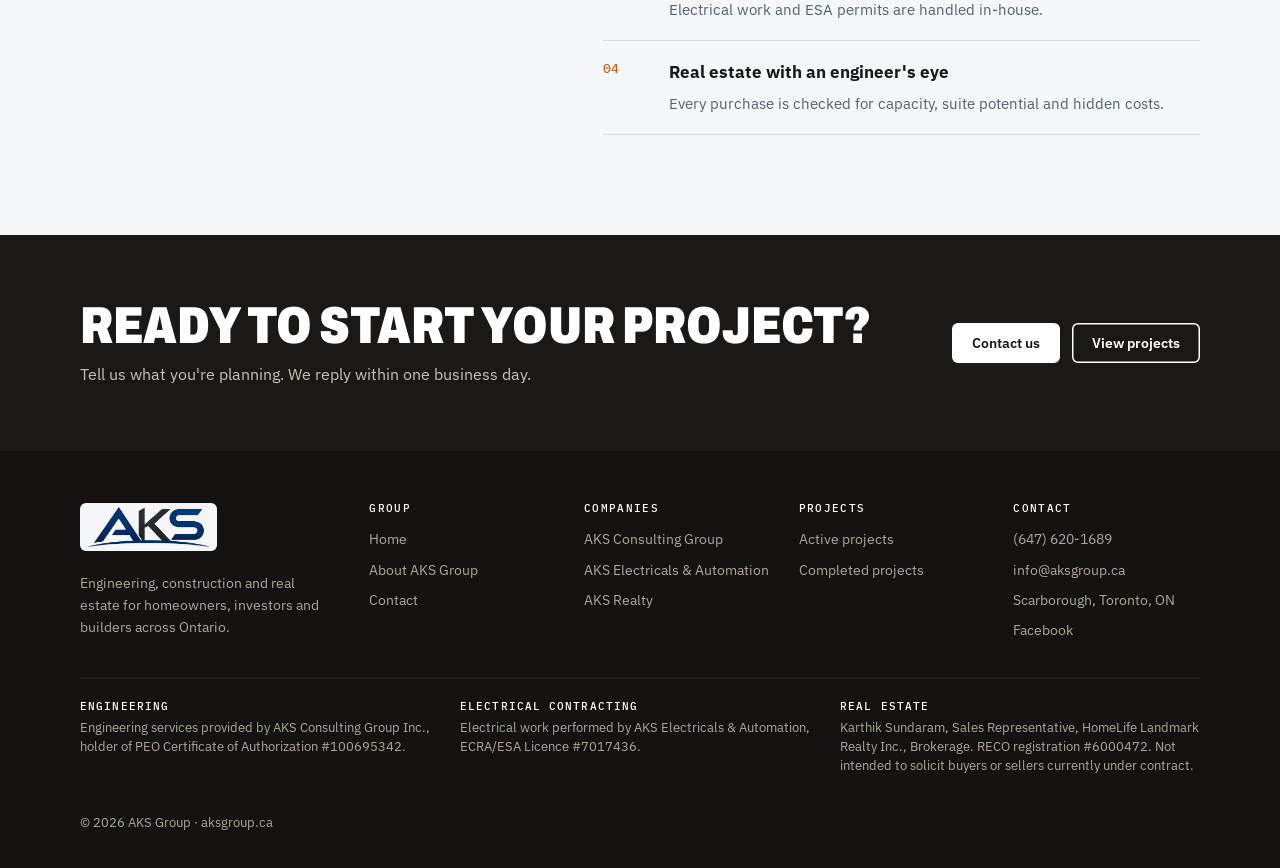
==== commit d44c2c4b: "Add files via upload" ====
--- a/index.html
+++ b/index.html
@@ -32,7 +32,7 @@
         <div class="panel">
           <a href="engineering.html"><b>AKS Consulting Group Inc.</b><span>MEP engineering design</span></a>
           <a href="electrical.html"><b>AKS Electricals &amp; Automation</b><span>Electrical contracting &amp; construction</span></a>
-          <a href="realty.html"><b>AKS Realty</b><span>Buying, selling, investing &amp; insurance</span></a>
+          <a href="realty.html"><b>AKS Realty</b><span>Buying, selling &amp; investing</span></a>
         </div>
       </div>
       <div class="dd"><button type="button">Projects</button>
@@ -121,7 +121,7 @@
   <div class="cols">
     <div class="fl"><img src="logo.png" alt="AKS Group" width="145" height="48"><p>Engineering, construction and real estate for homeowners, investors and builders across Ontario.</p></div>
     <div><h4>Group</h4><ul><li><a href="index.html">Home</a></li><li><a href="about.html">About AKS Group</a></li><li><a href="contact.html">Contact</a></li></ul></div>
-    <div><h4>Companies</h4><ul><li><a href="engineering.html">AKS Consulting Group</a></li><li><a href="electrical.html">AKS Electricals &amp; Automation</a></li><li><a href="realty.html">AKS Realty</a></li><li><a href="find-a-home.html">Find a home (rent/buy)</a></li><li><a href="realty.html#insurance">Insurance ($20 credit)</a></li></ul></div>
+    <div><h4>Companies</h4><ul><li><a href="engineering.html">AKS Consulting Group</a></li><li><a href="electrical.html">AKS Electricals &amp; Automation</a></li><li><a href="realty.html">AKS Realty</a></li></ul></div>
     <div><h4>Projects</h4><ul><li><a href="projects.html#active">Active projects</a></li><li><a href="projects.html#completed">Completed projects</a></li></ul></div>
     <div><h4>Contact</h4><ul><li>(647) 620-1689</li><li>info@aksgroup.ca</li><li>Scarborough, Toronto, ON</li><li><a href="https://www.facebook.com/Keenkarthik.Sundaram" target="_blank" rel="noopener">Facebook</a></li></ul></div>
   </div>
